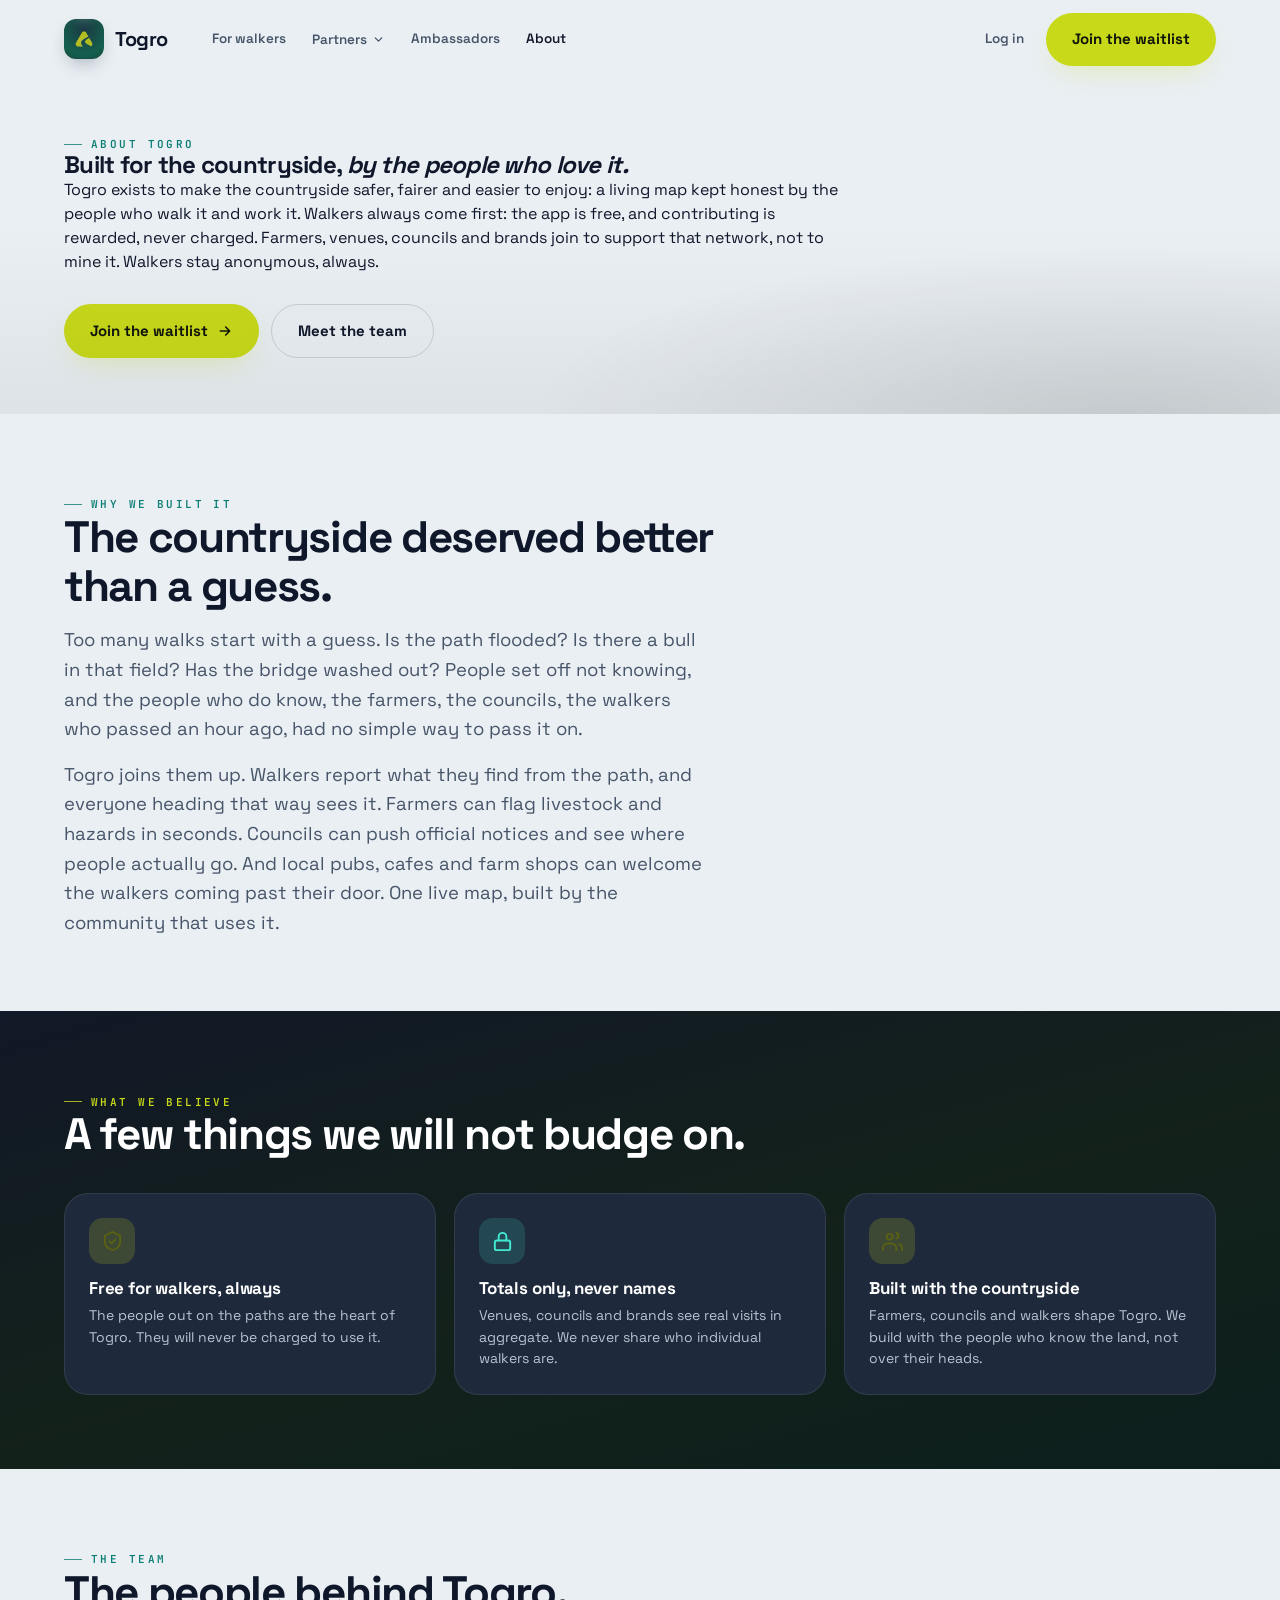
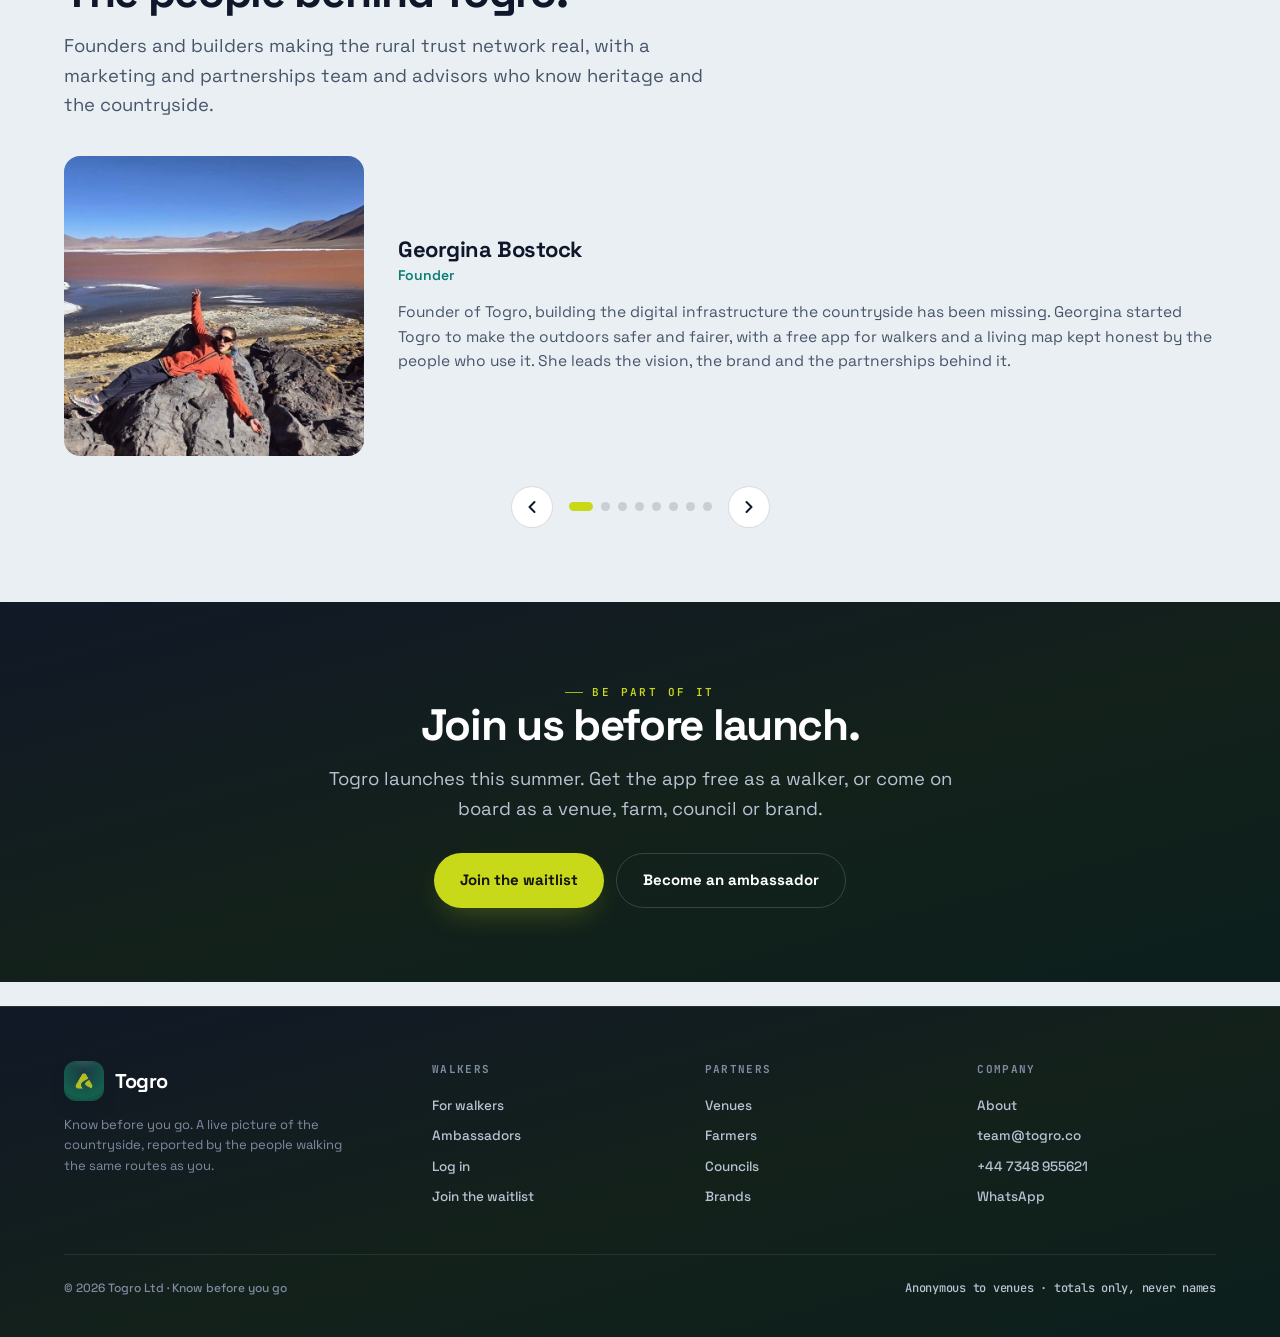
==== about.html @ 242e033e "About team as clickable slideshow; new Chandana photo; App Store + Google Play coming-soon badges in" ====
<!DOCTYPE html><html lang="en"><head><meta charset="UTF-8"><meta name="viewport" content="width=device-width, initial-scale=1"><title>About Togro - digital infrastructure for the countryside</title><meta name="description" content="Togro is a live picture of the British countryside, built by the people who walk it. Meet the team and the advisors behind it, and the mission to keep the countryside open, safe and known."><link rel="icon" type="image/png" href="images/logo-badge.png"><link rel="preconnect" href="https://fonts.googleapis.com"><link rel="preconnect" href="https://fonts.gstatic.com" crossorigin><link href="https://fonts.googleapis.com/css2?family=Space+Grotesk:wght@400;500;600;700&family=JetBrains+Mono:wght@500;600;700&display=swap" rel="stylesheet"><link rel="stylesheet" href="styles.css"></head>
<span id="top"></span><header class="nav" id="nav"><div class="nav-inner"><a href="/" class="brand"><span class="mk"><img src="images/logo-badge.png" alt="Togro"></span> Togro</a><nav class="nav-links"><a href="/">For walkers</a><div class="nav-drop"><button type="button" class="nav-droptrig">Partners <svg width="13" height="13" viewBox="0 0 24 24" fill="none" stroke="currentColor" stroke-width="2.4" stroke-linecap="round" stroke-linejoin="round"><path d="M6 9l6 6 6-6"/></svg></button><div class="nav-menu"><a href="business">Venues</a><a href="farmers">Farmers</a><a href="councils">Councils</a><a href="brands">Brands</a></div></div><a href="ambassadors">Ambassadors</a><a href="about" style="color:var(--text-1)">About</a></nav><div class="nav-actions"><a href="https://app.togro.co/login" class="nav-login">Log in</a><a href="/#cta" class="btn btn-lime btn-lg">Join the waitlist</a><button class="burger" id="burger" aria-label="Menu"><svg width="22" height="22" viewBox="0 0 24 24" fill="none" stroke="currentColor" stroke-width="2.2" stroke-linecap="round"><path d="M4 7h16M4 12h16M4 17h16"/></svg></button></div></div></header><nav class="mobile-menu glass" id="mobileMenu"><a href="/">For walkers</a><a href="business">Venues</a><a href="farmers">Farmers</a><a href="councils">Councils</a><a href="brands">Brands</a><a href="ambassadors">Ambassadors</a><a href="about" style="color:var(--text-1)">About</a><a href="https://app.togro.co/login">Log in</a><a href="/#cta" class="btn btn-lime btn-md">Join the waitlist</a></nav>

<section class="hero"><div class="wrap"><div style="max-width:780px">
<span class="eyebrow">About Togro</span>
<h1>Built for the countryside, <em>by the people who love it.</em></h1>
<p class="lede">Togro exists to make the countryside safer, fairer and easier to enjoy: a living map kept honest by the people who walk it and work it. Walkers always come first: the app is free, and contributing is rewarded, never charged. Farmers, venues, councils and brands join to support that network, not to mine it. Walkers stay anonymous, always.</p>
<div class="hero-cta"><a href="/#cta" class="btn btn-lime btn-lg">Join the waitlist <svg width="16" height="16" viewBox="0 0 24 24" fill="none" stroke="currentColor" stroke-width="2.4" stroke-linecap="round" stroke-linejoin="round"><path d="M5 12h14M13 6l6 6-6 6"/></svg></a><a href="#team" class="btn btn-ghost btn-lg">Meet the team</a></div>
</div></div></section>

<section class="biz-sec" id="story"><div class="wrap"><div style="max-width:720px"><span class="eyebrow">Why we built it</span><h2 class="biz-h">The countryside deserved better than a guess.</h2>
<p class="biz-lede">Too many walks start with a guess. Is the path flooded? Is there a bull in that field? Has the bridge washed out? People set off not knowing, and the people who do know, the farmers, the councils, the walkers who passed an hour ago, had no simple way to pass it on.</p>
<p class="biz-lede" style="margin-top:16px">Togro joins them up. Walkers report what they find from the path, and everyone heading that way sees it. Farmers can flag livestock and hazards in seconds. Councils can push official notices and see where people actually go. And local pubs, cafes and farm shops can welcome the walkers coming past their door. One live map, built by the community that uses it.</p>
</div></div></section>

<section class="biz-sec invert"><div class="wrap"><span class="eyebrow lime">What we believe</span><h2 class="biz-h">A few things we will not budge on.</h2>
<div class="grid3">
<div class="bcard"><div class="bi lime"><svg viewBox="0 0 24 24" fill="none" stroke="currentColor" stroke-width="2" stroke-linecap="round" stroke-linejoin="round"><path d="M12 2 4 6v6c0 5 3.4 7.6 8 9 4.6-1.4 8-4 8-9V6Z"/><path d="m9 12 2 2 4-4"/></svg></div><h3>Free for walkers, always</h3><p>The people out on the paths are the heart of Togro. They will never be charged to use it.</p></div>
<div class="bcard"><div class="bi teal"><svg viewBox="0 0 24 24" fill="none" stroke="currentColor" stroke-width="2" stroke-linecap="round" stroke-linejoin="round"><rect x="4" y="11" width="16" height="10" rx="2"/><path d="M8 11V7a4 4 0 0 1 8 0v4"/></svg></div><h3>Totals only, never names</h3><p>Venues, councils and brands see real visits in aggregate. We never share who individual walkers are.</p></div>
<div class="bcard"><div class="bi lime"><svg viewBox="0 0 24 24" fill="none" stroke="currentColor" stroke-width="2" stroke-linecap="round" stroke-linejoin="round"><circle cx="9" cy="7" r="3"/><path d="M2 21v-2a5 5 0 0 1 5-5h4a5 5 0 0 1 5 5v2M16 3.1a3 3 0 0 1 0 5.8M22 21v-2a5 5 0 0 0-3-4.6"/></svg></div><h3>Built with the countryside</h3><p>Farmers, councils and walkers shape Togro. We build with the people who know the land, not over their heads.</p></div>
</div></div></section>

<section class="biz-sec" id="team"><div class="wrap"><span class="eyebrow">The team</span><h2 class="biz-h">The people behind Togro.</h2><p class="biz-lede" style="max-width:640px">Founders and builders making the rural trust network real, with a marketing and partnerships team and advisors who know heritage and the countryside.</p>
<div class="team-show"><div class="ts-stage" id="tsStage"><div class="tmem on"><div class="ph"><img src="images/team-georgina.jpg" alt="Georgina Bostock" style="object-position:57% 60%"></div><div class="ts-text"><h3>Georgina Bostock</h3><span class="role">Founder</span><p>Founder of Togro, building the digital infrastructure the countryside has been missing. Georgina started Togro to make the outdoors safer and fairer, with a free app for walkers and a living map kept honest by the people who use it. She leads the vision, the brand and the partnerships behind it.</p></div></div><div class="tmem"><div class="ph"><img src="images/team-vishnu.jpg" alt="Vishnu Prashanth Sridhar" style="object-position:29% 48%"></div><div class="ts-text"><h3>Vishnu Prashanth Sridhar</h3><span class="role">CTO</span><p>Togro's CTO, leading the platform, architecture and AI behind the map. Vishnu brings deep experience across geospatial systems, data and security, turning thousands of live reports into a trustworthy, real-time picture of the countryside. He owns the technical roadmap and the engineering team building it.</p></div></div><div class="tmem"><div class="ph"><img src="images/team-ian.jpg" alt="Ian McAllister" style="object-position:42% 45%" onerror="this.parentElement.classList.add('ini');this.parentElement.textContent='IM'"></div><div class="ts-text"><h3>Ian McAllister</h3><span class="role">Partnerships &amp; Strategy</span><p>Leads partnerships and strategy at Togro, bringing venues, farmers, councils and brands onto the network. Ian has over twenty years in marketing and events across agriculture, tourism, screen and drinks, and runs his own outsourced marketing agency, so he knows how to turn relationships into partnerships that last. A keen hillwalker and marathon runner, he is built for the ground Togro is made for.</p></div></div><div class="tmem"><div class="ph ini">JW</div><div class="ts-text"><h3>Jack Walsh</h3><span class="role">Marketing &amp; Growth</span><p>An award-winning marketing leader with over a decade across the UK's biggest festivals and events, from Reading and Leeds to Hyde Park Winter Wonderland. Jack has headed marketing at Kilimanjaro Live, Broadwick Live and Festival Republic, building brands, teams and audiences at scale. At Togro he leads marketing and growth, getting the app into the hands of walkers across the country.</p></div></div><div class="tmem"><div class="ph"><img src="images/team-alec.jpg" alt="Alec Fedor" style="object-position:48% 24%"></div><div class="ts-text"><h3>Alec Fedor</h3><span class="role">Mobile Full-Stack Engineer</span><p>Builds the Togro mobile app, from the maps walkers follow to the GPS that verifies every report. Alec works across the full stack in Flutter, shaping the experience people use out on the trail. He turns the product vision into something fast, reliable and a pleasure to use in the field.</p></div></div><div class="tmem"><div class="ph"><img src="images/chandana.jpg" alt="Chandana Ramesh" style="object-position:50% 35%"></div><div class="ts-text"><h3>Chandana Ramesh</h3><span class="role">Mobile Engineer</span><p>Builds Togro across mobile and web, working in Flutter and React to bring the product to life on every screen. Chandana shapes the interfaces walkers, venues and farmers rely on, with a focus on clarity and craft. She is part of the core engineering team delivering Togro for launch.</p></div></div><div class="tmem"><div class="ph ini">SD</div><div class="ts-text"><h3>Sarfaraz Dedrani</h3><span class="role">Backend &amp; AI Engineer</span><p>Builds the backend systems and AI that keep Togro's map accurate and trustworthy. Sarfaraz works on the infrastructure, integrations and engineering delivery behind the scenes, from verifying reports to scaling the platform. He makes sure the live picture of the countryside holds up as the community grows.</p></div></div><div class="tmem"><div class="ph ini">CP</div><div class="ts-text"><h3>Colin Pyrah OBE</h3><span class="role">Heritage &amp; Rural Tourism Advisor</span><p>Awarded an OBE in 2012 for services to the UK museum and heritage industry. Over a 40+ year career, Colin helped shape some of the UK’s most influential heritage attractions, including serving as Project Director of the Jorvik Viking Centre, with experience spanning projects across the UK and worldwide. He advises Togro on heritage and rural tourism.</p></div></div></div><div class="ts-nav"><button class="ts-arrow" id="tsPrev" aria-label="Previous member"><svg viewBox="0 0 24 24" fill="none" stroke="currentColor" stroke-width="2.4" stroke-linecap="round" stroke-linejoin="round"><path d="M15 6l-6 6 6 6"/></svg></button><div class="ts-dots" id="tsDots"><button class="ts-dot on" data-i="0" aria-label="Georgina Bostock"></button><button class="ts-dot" data-i="1" aria-label="Vishnu Prashanth Sridhar"></button><button class="ts-dot" data-i="2" aria-label="Ian McAllister"></button><button class="ts-dot" data-i="3" aria-label="Jack Walsh"></button><button class="ts-dot" data-i="4" aria-label="Alec Fedor"></button><button class="ts-dot" data-i="5" aria-label="Chandana Ramesh"></button><button class="ts-dot" data-i="6" aria-label="Sarfaraz Dedrani"></button><button class="ts-dot" data-i="7" aria-label="Colin Pyrah OBE"></button></div><button class="ts-arrow" id="tsNext" aria-label="Next member"><svg viewBox="0 0 24 24" fill="none" stroke="currentColor" stroke-width="2.4" stroke-linecap="round" stroke-linejoin="round"><path d="M9 6l6 6-6 6"/></svg></button></div></div></div></section>

<section class="biz-sec invert" id="cta"><div class="wrap" style="text-align:center"><span class="eyebrow lime">Be part of it</span><h2 class="biz-h">Join us before launch.</h2><p class="biz-lede" style="margin:0 auto 26px">Togro launches this summer. Get the app free as a walker, or come on board as a venue, farm, council or brand.</p><div class="hero-cta" style="justify-content:center"><a href="/#cta" class="btn btn-lime btn-lg">Join the waitlist</a><a href="ambassadors" class="btn btn-ghost btn-lg">Become an ambassador</a></div></div></section>

<footer class="invert"><div class="wrap"><div class="foot-grid"><div class="foot-brand"><div class="brand"><span class="mk"><img src="images/logo-badge.png" alt="Togro logo"></span>Togro</div><p>Know before you go. A live picture of the countryside, reported by the people walking the same routes as you.</p></div><div class="foot-col"><h5>Walkers</h5><a href="/">For walkers</a><a href="ambassadors">Ambassadors</a><a href="https://app.togro.co/login">Log in</a><a href="/#cta" class="wl-cta">Join the waitlist</a></div><div class="foot-col"><h5>Partners</h5><a href="business">Venues</a><a href="farmers">Farmers</a><a href="councils">Councils</a><a href="brands">Brands</a></div><div class="foot-col"><h5>Company</h5><a href="about">About</a><a href="mailto:team@togro.co">team@togro.co</a><a href="tel:+447348955621">+44 7348 955621</a><a href="https://wa.me/447348955621">WhatsApp</a></div></div><div class="foot-bottom"><span>&copy; 2026 Togro Ltd &middot; Know before you go</span><span class="mono">Anonymous to venues &middot; totals only, never names</span></div></div></footer>
<script>document.getElementById("burger").onclick=function(){document.getElementById("mobileMenu").classList.toggle("open");};document.querySelectorAll('a[href^="#"]').forEach(function(a){a.onclick=function(e){var id=a.getAttribute("href");if(id.length>1){var el=document.querySelector(id);if(el){e.preventDefault();el.scrollIntoView({behavior:"smooth"});document.getElementById("mobileMenu").classList.remove("open");}}};});</script><script>document.querySelectorAll(".nav-droptrig").forEach(function(b){b.addEventListener("click",function(e){e.stopPropagation();b.closest(".nav-drop").classList.toggle("open");});});document.addEventListener("click",function(){document.querySelectorAll(".nav-drop.open").forEach(function(d){d.classList.remove("open");});});</script><script>(function(){var st=document.getElementById("tsStage");if(!st)return;var sl=st.querySelectorAll(".tmem"),dt=document.querySelectorAll("#tsDots .ts-dot"),n=sl.length,i=0;function show(k){i=(k+n)%n;sl.forEach(function(s,j){s.classList.toggle("on",j===i);});dt.forEach(function(d,j){d.classList.toggle("on",j===i);});}dt.forEach(function(d){d.addEventListener("click",function(){show(+d.getAttribute("data-i"));});});var nx=document.getElementById("tsNext"),pv=document.getElementById("tsPrev");nx&&nx.addEventListener("click",function(){show(i+1);});pv&&pv.addEventListener("click",function(){show(i-1);});show(0);})();</script></body></html>
---- styles.css ----
/* ══════════════════════════════════════════════════════════════
   TOGRO, DESIGN SYSTEM V2 (locked palette, these colours ONLY)
   Lime #C8D91A = action · Teal #42E8D0 = navigation/intelligence
   Navy #111827 canvas family · Light #F8FAFC family
   Light is the default canvas; dark navy bands stand out.
   ══════════════════════════════════════════════════════════════ */
:root{
  /* brand, constant in both modes */
  --lime:#C8D91A; --lime-hi:#D8EA32; --lime-lo:#B7C817; --lime-glow:rgba(200,217,26,.30);
  --teal:#42E8D0; --teal-hi:#5EF0DB; --teal-lo:#32D3BD; --teal-glow:rgba(66,232,208,.22);
  --crit:#FF5A6E; --warn:#F5B942; --succ:#4ADE80; --loc:#4DA8FF;
  --ink-on-lime:#10140A; --ink-on-teal:#06201C;
  --r-sm:10px; --r-md:14px; --r-lg:18px; --r-xl:24px; --r-2xl:30px; --r-3xl:40px; --r-pill:999px;
  --ease:cubic-bezier(.32,.72,.24,1); --maxw:1200px;
  /* navy family */
  --navy:#111827; --navy-2:#182235; --navy-3:#1E293B; --navy-4:#253247;
}
/* LIGHT surfaces (default) */
:root,[data-mode="light"]{
  --canvas:#F4F7FA; --canvas-2:#FFFFFF; --card:#FFFFFF; --elev:#F1F5F9;
  --text-1:#0F172A; --text-2:#475569; --text-3:#64748B; --text-4:#94A3B8;
  --trust:#0F172A; --info:#0E9B94; --teal-ink:#0B7E74;
  --line:rgba(15,23,42,.09); --line-2:rgba(15,23,42,.15);
  --glass:rgba(255,255,255,.58); --glass-2:rgba(255,255,255,.78);
  --glass-rim:inset 0 1px 0 rgba(255,255,255,.9);
  --topo:rgba(15,23,42,.05); --grid:rgba(15,23,42,.03);
  --shadow:0 30px 70px -34px rgba(15,23,42,.32);
  --shadow-card:0 18px 44px -26px rgba(15,23,42,.24);
  --body-bg:#EAEFF4;
}
/* .invert = dark contrast band that stands out on the light page */
.invert{
  --canvas:#111827; --canvas-2:#182235; --card:#1E293B; --elev:#253247;
  --text-1:#FFFFFF; --text-2:#B9C3D4; --text-3:#7F8BA1; --text-4:#5A6475;
  --trust:#FFFFFF; --info:#42E8D0; --teal-ink:#42E8D0;
  --line:rgba(255,255,255,.09); --line-2:rgba(255,255,255,.16);
  --glass:rgba(30,41,59,.46); --glass-2:rgba(30,41,59,.72);
  --glass-rim:inset 0 1px 0 rgba(255,255,255,.08);
  --topo:rgba(66,232,208,.06); --grid:rgba(255,255,255,.03);
  --shadow-card:0 18px 44px -22px rgba(0,0,0,.6);
  background:linear-gradient(165deg,#111827 0%,#13211A 54%,#0C1F1D 100%);color:var(--text-1);
}

*{margin:0;padding:0;box-sizing:border-box}
html{scroll-behavior:smooth;-webkit-font-smoothing:antialiased;text-rendering:optimizeLegibility}
body{font-family:'Space Grotesk',-apple-system,BlinkMacSystemFont,sans-serif;background:var(--body-bg);
  color:var(--text-1);line-height:1.5;overflow-x:hidden;transition:background .4s var(--ease),color .4s var(--ease)}
@media(prefers-reduced-motion:reduce){*{animation:none!important;transition:none!important;scroll-behavior:auto}}
.mono{font-family:'JetBrains Mono',monospace;font-feature-settings:"tnum";letter-spacing:-.02em}
a{color:inherit;text-decoration:none}
svg{display:block}
.wrap{max-width:var(--maxw);margin:0 auto;padding:0 24px}
section{position:relative}
h1,h2,h3{letter-spacing:-.03em;font-weight:700;line-height:1.04}

/* atoms */
.eyebrow{font-family:'JetBrains Mono',monospace;font-size:11px;font-weight:600;letter-spacing:.22em;
  text-transform:uppercase;color:var(--teal-ink);display:inline-flex;align-items:center;gap:9px}
.eyebrow::before{content:"";width:18px;height:1px;background:var(--teal-ink);opacity:.8}
.eyebrow.lime{color:var(--lime-lo)}.eyebrow.lime::before{background:var(--lime)}
.invert .eyebrow.lime{color:var(--lime)}
.section-title{font-size:clamp(30px,4.6vw,50px);margin:18px 0 14px;letter-spacing:-.04em}
.section-sub{font-size:clamp(15px,1.7vw,18px);color:var(--text-2);max-width:580px;line-height:1.55;font-weight:500}
.section-title em{font-style:normal;color:var(--lime-lo)}.invert .section-title em{color:var(--lime)}

.glass{background:var(--glass);border:1px solid var(--line-2);border-radius:var(--r-xl);
  box-shadow:var(--glass-rim),var(--shadow-card);
  -webkit-backdrop-filter:blur(26px) saturate(1.5);backdrop-filter:blur(26px) saturate(1.5)}
.solid{background:var(--card);border:1px solid var(--line);border-radius:var(--r-xl);box-shadow:var(--shadow-card)}

.btn{display:inline-flex;align-items:center;justify-content:center;gap:9px;cursor:pointer;border:none;
  font-family:inherit;font-weight:700;border-radius:var(--r-pill);white-space:nowrap;
  transition:transform .16s var(--ease),box-shadow .2s,background .2s}
.btn:active{transform:scale(.96)}
.btn-lg{padding:15px 26px;font-size:15px}.btn-md{padding:12px 20px;font-size:14px}
.btn-lime{background:var(--lime);color:var(--ink-on-lime);box-shadow:0 12px 30px -10px var(--lime-glow)}
.btn-lime:hover{background:var(--lime-hi);box-shadow:0 16px 38px -10px rgba(200,217,26,.5);transform:translateY(-1px)}
.btn-teal{background:var(--teal);color:var(--ink-on-teal);box-shadow:0 12px 30px -10px var(--teal-glow)}
.btn-teal:hover{background:var(--teal-hi);transform:translateY(-1px)}
.btn-ghost{background:transparent;color:var(--text-1);border:1px solid var(--line-2)}
.btn-ghost:hover{border-color:var(--text-3);background:var(--glass)}

.tag{display:inline-flex;align-items:center;gap:6px;font-family:'JetBrains Mono',monospace;font-size:10.5px;
  font-weight:700;letter-spacing:.06em;text-transform:uppercase;padding:5px 10px;border-radius:var(--r-pill);line-height:1}
.tag.lime{color:var(--lime-lo);background:color-mix(in srgb,var(--lime) 18%,transparent)}
.invert .tag.lime{color:var(--lime)}
.tag.teal{color:var(--teal-ink);background:color-mix(in srgb,var(--teal) 16%,transparent)}
.invert .tag.teal{color:var(--teal)}
.tag.crit{color:var(--crit);background:color-mix(in srgb,var(--crit) 16%,transparent)}
.tag.warn{color:#b07d10;background:color-mix(in srgb,var(--warn) 20%,transparent)}
.invert .tag.warn{color:var(--warn)}
.tag.succ{color:#2c9b5a;background:color-mix(in srgb,var(--succ) 18%,transparent)}
.invert .tag.succ{color:var(--succ)}

.topo{position:absolute;inset:0;z-index:0;pointer-events:none;color:var(--topo);overflow:hidden}
.reveal{opacity:0;transform:translateY(24px);transition:opacity .7s var(--ease),transform .7s var(--ease)}
.reveal.in{opacity:1;transform:none}

/* ════════════════ NAV ════════════════ */
header.nav{position:fixed;top:0;left:0;right:0;z-index:200;transition:background .3s,border-color .3s,backdrop-filter .3s}
.nav-inner{max-width:var(--maxw);margin:0 auto;padding:13px 24px;display:flex;align-items:center;gap:18px}
.nav.scrolled{background:var(--glass-2);border-bottom:1px solid var(--line);
  -webkit-backdrop-filter:blur(22px) saturate(1.4);backdrop-filter:blur(22px) saturate(1.4)}
.brand{display:flex;align-items:center;gap:11px;font-size:20px;font-weight:700;letter-spacing:-.02em}
.brand .mk{width:40px;height:40px;border-radius:12px;overflow:hidden;display:block;
  box-shadow:0 8px 20px -8px rgba(15,23,42,.45)}
.brand .mk img{width:100%;height:100%;object-fit:cover;display:block}
.nav-links{display:flex;align-items:center;gap:2px;margin-left:14px}
.nav-links a{font-size:13.5px;font-weight:600;color:var(--text-2);padding:9px 12px;border-radius:var(--r-pill);transition:color .2s,background .2s}
.nav-links a:hover{color:var(--text-1);background:var(--glass)}
.nav-drop{position:relative;display:inline-flex}
.nav-droptrig{display:inline-flex;align-items:center;gap:5px;font-family:inherit;font-size:13.5px;font-weight:600;color:var(--text-2);background:none;border:none;cursor:pointer;padding:9px 12px;border-radius:var(--r-pill);transition:color .2s,background .2s}
.nav-droptrig svg{transition:transform .2s}
.nav-droptrig.active{color:var(--text-1)}
.nav-drop:hover .nav-droptrig{color:var(--text-1);background:var(--glass)}
.nav-drop:hover .nav-droptrig svg{transform:rotate(180deg)}
.nav-menu{position:absolute;top:calc(100% + 6px);left:0;min-width:172px;display:flex;flex-direction:column;gap:2px;padding:8px;
  background:var(--canvas);border:1px solid var(--line-2);border-radius:14px;box-shadow:0 18px 44px -18px rgba(15,23,42,.32);
  opacity:0;visibility:hidden;transform:translateY(-6px);transition:opacity .18s,transform .18s,visibility .18s;z-index:60}
.nav-drop:hover .nav-menu,.nav-drop:focus-within .nav-menu,.nav-drop.open .nav-menu{opacity:1;visibility:visible;transform:translateY(0)}
.nav-drop.open .nav-droptrig{color:var(--text-1);background:var(--glass)}
.nav-drop.open .nav-droptrig svg{transform:rotate(180deg)}
.nav-menu a{font-size:13.5px;font-weight:600;color:var(--text-2);padding:9px 12px;border-radius:10px;transition:color .2s,background .2s}
.nav-menu a:hover{color:var(--text-1);background:var(--glass)}
.nav-menu a.active{color:var(--text-1)}
.nav-login{font-size:13.5px;font-weight:600;color:var(--text-2);padding:9px 12px;border-radius:var(--r-pill);transition:color .2s,background .2s}
.nav-login:hover{color:var(--text-1);background:var(--glass)}
.nav-actions{margin-left:auto;display:flex;align-items:center;gap:10px}
.burger{display:none;width:42px;height:42px;border-radius:12px;border:1px solid var(--line-2);background:var(--glass);
  cursor:pointer;align-items:center;justify-content:center;color:var(--text-1)}
.mobile-menu{display:none;position:fixed;inset:64px 12px auto 12px;z-index:199;flex-direction:column;gap:4px;padding:14px;border-radius:var(--r-xl)}
.mobile-menu a{padding:13px 14px;border-radius:var(--r-md);font-size:15px;font-weight:600}
.mobile-menu a:hover{background:var(--glass)}.mobile-menu.open{display:flex}

/* ════════════════ LIVE TICKER (ravey energy) ════════════════ */
.ticker{position:relative;z-index:3;overflow:hidden;border-top:1px solid var(--line);border-bottom:1px solid var(--line);
  background:var(--glass);-webkit-backdrop-filter:blur(10px);backdrop-filter:blur(10px)}
.ticker-track{display:flex;gap:0;white-space:nowrap;width:max-content;animation:scroll 38s linear infinite}
.ticker:hover .ticker-track{animation-play-state:paused}
@keyframes scroll{to{transform:translateX(-50%)}}
.tick{display:inline-flex;align-items:center;gap:9px;padding:12px 26px;font-size:12.5px;font-weight:600;color:var(--text-2)}
.tick .dot{width:7px;height:7px;border-radius:50%;flex:none}
.tick b{color:var(--text-1);font-weight:700}
.tick .mono{color:var(--text-3);font-size:11px}
.tick.crit .dot{background:var(--crit);box-shadow:0 0 8px var(--crit)}
.tick.warn .dot{background:var(--warn);box-shadow:0 0 8px var(--warn)}
.tick.info .dot{background:var(--teal);box-shadow:0 0 8px var(--teal)}
.tick.succ .dot{background:var(--succ);box-shadow:0 0 8px var(--succ)}
.tick .sep{color:var(--line-2)}

/* ════════════════ HERO ════════════════ */
.hero{padding:128px 0 56px;position:relative;overflow:hidden}
.hero::before{content:"";position:absolute;inset:0;z-index:0;pointer-events:none;
  background:radial-gradient(80% 70% at 88% 100%,rgba(13,28,24,.12),transparent 58%),
             linear-gradient(180deg,transparent 55%,rgba(15,28,24,.06) 100%)}
.hero .mesh{position:absolute;inset:0;z-index:0;pointer-events:none;overflow:hidden;transition:transform .3s ease-out;will-change:transform}
.hero .cursor-glow{position:absolute;z-index:1;width:440px;height:440px;left:0;top:0;border-radius:50%;pointer-events:none;
  background:radial-gradient(circle,rgba(200,217,26,.20),rgba(66,232,208,.12) 48%,transparent 70%);
  filter:blur(22px);transform:translate3d(-50%,-50%,0);opacity:0;transition:opacity .5s var(--ease);will-change:left,top}
.hero:hover .cursor-glow{opacity:1}
.hero-device{transition:transform .3s ease-out;will-change:transform}
.hero .mesh i{position:absolute;border-radius:50%;filter:blur(80px)}
.hero .mesh .a{width:560px;height:420px;top:-120px;right:8%;background:radial-gradient(circle,var(--lime),transparent 70%);opacity:.35;animation:float1 14s ease-in-out infinite}
.hero .mesh .b{width:520px;height:400px;top:120px;right:-120px;background:radial-gradient(circle,var(--teal),transparent 70%);opacity:.32;animation:float2 17s ease-in-out infinite}
.hero .mesh .c{width:420px;height:340px;bottom:-140px;left:-100px;background:radial-gradient(circle,var(--teal),transparent 70%);opacity:.18}
@keyframes float1{0%,100%{transform:translate(0,0)}50%{transform:translate(-30px,26px)}}
@keyframes float2{0%,100%{transform:translate(0,0)}50%{transform:translate(24px,-22px)}}
.hero-grid{position:relative;z-index:2;display:grid;grid-template-columns:1.04fr .96fr;gap:46px;align-items:center}
.hero-copy h1{font-size:clamp(42px,6.6vw,76px);letter-spacing:-.045em}
.hero-copy h1 em{font-style:normal;color:var(--lime-lo);position:relative}
.hero-copy h1 em::after{content:"";position:absolute;left:0;right:0;bottom:.08em;height:.16em;background:var(--lime);opacity:.5;border-radius:3px;z-index:-1}
.hero-copy .lede{margin-top:22px;font-size:clamp(16px,1.95vw,20px);color:var(--text-2);max-width:520px;line-height:1.55;font-weight:500}
.hero-copy .lede b{color:var(--text-1);font-weight:600}
.hero-cta{margin-top:30px;display:flex;gap:12px;flex-wrap:wrap}
.hero-aud{margin-top:26px;display:flex;align-items:center;gap:9px;flex-wrap:wrap}
.hero-aud .lbl{font-family:'JetBrains Mono',monospace;font-size:11px;font-weight:700;letter-spacing:.14em;text-transform:uppercase;color:var(--text-3)}
.aud-chip{font-family:inherit;font-size:13px;font-weight:600;color:var(--text-1);cursor:pointer;
  padding:8px 14px;border-radius:var(--r-pill);border:1px solid var(--line-2);background:var(--glass);
  -webkit-backdrop-filter:blur(8px);backdrop-filter:blur(8px);transition:all .2s var(--ease)}
.aud-chip:hover{border-color:var(--text-3);transform:translateY(-1px)}
.aud-chip.on{background:var(--lime);color:var(--ink-on-lime);border-color:transparent;box-shadow:0 8px 20px -8px var(--lime-glow)}
.pcat-lbl{font-family:'JetBrains Mono',monospace;font-size:11px;font-weight:700;letter-spacing:.14em;text-transform:uppercase;
  color:var(--text-3);margin:30px 0 12px;display:block}
.hero-meta{margin-top:36px;display:flex;gap:32px;flex-wrap:wrap}
.hero-meta .m b{font-size:28px;font-weight:700;letter-spacing:-.03em;display:block;line-height:1}
.hero-meta .m .lime{color:var(--lime-lo)}.hero-meta .m .teal{color:var(--teal-ink)}
.hero-meta .m span{font-size:11px;color:var(--text-3);font-weight:600;letter-spacing:.04em;margin-top:7px;display:block;text-transform:uppercase;font-family:'JetBrains Mono',monospace}

/* hero device, glass over countryside photo */
.hero-device{position:relative}
.device{position:relative;border-radius:var(--r-3xl);overflow:hidden;box-shadow:var(--shadow);
  border:1px solid rgba(255,255,255,.18);aspect-ratio:5/6;background:#1c2a22}
.device .photo{position:absolute;inset:0;width:100%;height:100%;object-fit:cover}
.device .scrim{position:absolute;inset:0;background:linear-gradient(180deg,rgba(8,16,12,.15) 0%,rgba(8,16,12,.05) 38%,rgba(8,16,12,.72) 100%)}
.device .scrim2{position:absolute;inset:0;background:radial-gradient(120% 80% at 80% 10%,rgba(66,232,208,.18),transparent 55%)}
.float-badge{position:absolute;z-index:6;padding:9px 13px;border-radius:var(--r-pill);font-size:12px;font-weight:700;
  display:inline-flex;align-items:center;gap:7px;color:#fff;
  background:rgba(17,24,39,.5);border:1px solid rgba(255,255,255,.2);
  -webkit-backdrop-filter:blur(14px);backdrop-filter:blur(14px)}
.float-badge.b1{top:18px;left:18px}
.float-badge .dot{width:8px;height:8px;border-radius:50%;background:var(--succ);box-shadow:0 0 9px var(--succ)}
.float-badge.b2{top:18px;right:18px;color:var(--teal)}
.live-card{position:absolute;left:16px;right:16px;bottom:16px;z-index:5;padding:18px;border-radius:var(--r-xl);
  background:rgba(17,24,39,.42);border:1px solid rgba(255,255,255,.18);color:#fff;
  -webkit-backdrop-filter:blur(24px) saturate(1.4);backdrop-filter:blur(24px) saturate(1.4);
  box-shadow:inset 0 1px 0 rgba(255,255,255,.14),0 18px 40px -20px rgba(0,0,0,.6)}
.live-card .lc-head{display:flex;align-items:baseline;justify-content:space-between;margin-bottom:3px}
.live-card .lc-head .big{font-size:23px;font-weight:700;letter-spacing:-.03em}
.live-card .lc-head .big em{font-style:normal;color:var(--lime)}
.live-dot{display:inline-flex;align-items:center;gap:6px;font-family:'JetBrains Mono',monospace;font-size:10px;font-weight:700;letter-spacing:.1em;color:var(--teal)}
.live-dot::before{content:"";width:7px;height:7px;border-radius:50%;background:var(--teal);box-shadow:0 0 9px var(--teal);animation:blip 1.7s infinite}
@keyframes blip{0%,100%{opacity:1}50%{opacity:.3}}
.live-card .lc-cap{font-size:11.5px;color:rgba(255,255,255,.7);font-weight:500;margin-bottom:13px}
.vrep{display:flex;gap:13px;padding:11px 0;border-top:1px solid rgba(255,255,255,.12)}
.vrep:first-of-type{border-top:none;padding-top:2px}
.vic{width:44px;height:44px;border-radius:13px;display:grid;place-items:center;flex:none;border:1px solid rgba(255,255,255,.14)}
.vic.warn{background:color-mix(in srgb,var(--warn) 22%,transparent);color:var(--warn)}
.vic.info{background:color-mix(in srgb,var(--teal) 20%,transparent);color:var(--teal)}
.vbody{flex:1;min-width:0}
.vtop{display:flex;align-items:baseline;justify-content:space-between;gap:10px}
.vtype{font-size:15px;font-weight:700;letter-spacing:-.02em}
.vdist{font-size:13px;font-weight:700;flex:none}.vdist small{font-size:9.5px;color:rgba(255,255,255,.55);font-weight:600}
.vverify{display:flex;align-items:center;gap:6px;font-size:11px;font-weight:600;color:var(--teal);margin-top:5px}

/* ════════════════ POSITIONING ════════════════ */
.position{padding:18px 0 6px}
.pos-card{padding:24px 30px;display:flex;gap:26px;align-items:center;flex-wrap:wrap;justify-content:space-between}
.pos-line{font-size:clamp(17px,2.1vw,22px);font-weight:600;letter-spacing:-.02em;max-width:700px;line-height:1.4}
.pos-line em{font-style:normal;color:var(--teal-ink)}.pos-line b{color:var(--lime-lo);font-weight:700}
.pos-refs{font-family:'JetBrains Mono',monospace;font-size:11px;font-weight:600;color:var(--text-3);letter-spacing:.04em}
.pos-refs span{color:var(--text-2)}

/* ════════════════ 4-COMMUNITY SWITCHER (the star) ════════════════ */
.communities{padding:74px 0}
.comm-head{display:flex;align-items:flex-end;justify-content:space-between;gap:24px;flex-wrap:wrap;margin-bottom:28px}
.comm-tabs{display:flex;gap:8px;flex-wrap:wrap}
.ctab{display:inline-flex;align-items:center;gap:10px;padding:11px 18px 11px 12px;border-radius:var(--r-pill);cursor:pointer;
  border:1px solid var(--line-2);background:var(--glass);color:var(--text-2);font-family:inherit;font-size:14px;font-weight:600;
  transition:all .22s var(--ease)}
.ctab .ci{width:26px;height:26px;border-radius:8px;display:grid;place-items:center;background:color-mix(in srgb,var(--teal) 16%,transparent);color:var(--teal-ink);transition:all .22s}
.ctab:hover{color:var(--text-1);transform:translateY(-1px)}
.ctab.on{color:var(--ink-on-lime);background:var(--lime);border-color:transparent;box-shadow:0 10px 26px -10px var(--lime-glow)}
.ctab.on .ci{background:rgba(16,20,10,.16);color:var(--ink-on-lime)}
.comm-stage{position:relative;border-radius:var(--r-3xl);overflow:hidden;min-height:560px;
  box-shadow:var(--shadow);border:1px solid rgba(255,255,255,.14)}
.comm-slide{position:absolute;inset:0;opacity:0;transition:opacity .7s var(--ease);pointer-events:none}
.comm-slide.on{opacity:1;pointer-events:auto}
.comm-slide .bg{position:absolute;inset:0;width:100%;height:100%;object-fit:cover;transform:scale(1.08);transition:transform 8s ease-out}
.comm-slide.on .bg{transform:scale(1)}
/* staggered content reveal for a smoother toggle */
.comm-text>*{opacity:0;transform:translateY(16px);transition:opacity .55s var(--ease),transform .55s var(--ease)}
.comm-mock{opacity:0;transform:translateY(22px) scale(.98);transition:opacity .6s var(--ease),transform .6s var(--ease)}
.comm-slide.on .comm-text>*{opacity:1;transform:none}
.comm-slide.on .comm-mock{opacity:1;transform:none;transition-delay:.18s}
.comm-slide.on .comm-text>*:nth-child(1){transition-delay:.06s}
.comm-slide.on .comm-text>*:nth-child(2){transition-delay:.12s}
.comm-slide.on .comm-text>*:nth-child(3){transition-delay:.18s}
.comm-slide.on .comm-text>*:nth-child(4){transition-delay:.24s}
.comm-slide.on .comm-text>*:nth-child(5){transition-delay:.3s}
.comm-slide .scrim{position:absolute;inset:0;background:linear-gradient(105deg,rgba(8,14,11,.9) 0%,rgba(8,14,11,.62) 38%,rgba(8,14,11,.18) 72%,transparent 100%)}
.comm-inner{position:relative;z-index:2;height:100%;display:grid;grid-template-columns:1.05fr .95fr;gap:30px;
  align-items:center;padding:clamp(28px,4vw,52px)}
.comm-text{color:#fff;max-width:460px}
.comm-text .ce{font-family:'JetBrains Mono',monospace;font-size:11px;font-weight:600;letter-spacing:.2em;text-transform:uppercase;color:var(--lime);display:flex;align-items:center;gap:9px}
.comm-text .ce::before{content:"";width:18px;height:1px;background:var(--lime)}
.comm-text h3{font-size:clamp(26px,3.4vw,40px);margin:14px 0 12px;letter-spacing:-.03em}
.comm-text h3 em{font-style:normal;color:var(--teal)}
.comm-text p{font-size:16px;color:rgba(255,255,255,.82);line-height:1.55;font-weight:500}
.comm-feat{list-style:none;margin-top:22px;display:flex;flex-direction:column;gap:11px}
.comm-feat li{display:flex;gap:11px;align-items:center;font-size:14.5px;font-weight:500;color:#fff}
.comm-feat .pi{width:30px;height:30px;border-radius:9px;flex:none;display:grid;place-items:center;
  background:rgba(66,232,208,.18);color:var(--teal);border:1px solid rgba(66,232,208,.3)}
.comm-cta{margin-top:26px;display:flex;gap:12px;flex-wrap:wrap}
/* floating glass mock on each slide */
.comm-mock{justify-self:end;width:100%;max-width:330px;padding:20px;border-radius:var(--r-xl);
  background:rgba(17,24,39,.4);border:1px solid rgba(255,255,255,.18);color:#fff;
  -webkit-backdrop-filter:blur(26px) saturate(1.5);backdrop-filter:blur(26px) saturate(1.5);
  box-shadow:inset 0 1px 0 rgba(255,255,255,.14),0 24px 50px -22px rgba(0,0,0,.6)}
.comm-mock .mh{display:flex;align-items:center;gap:12px;margin-bottom:16px}
.comm-mock .mh .mic{width:42px;height:42px;border-radius:12px;flex:none;display:grid;place-items:center;color:var(--ink-on-lime);background:linear-gradient(135deg,var(--lime),var(--lime-lo))}
.comm-mock .mh b{font-size:14.5px;font-weight:700;display:block}
.comm-mock .mh span{font-size:11.5px;color:rgba(255,255,255,.6)}
.mrow{display:flex;align-items:center;gap:12px;padding:12px 0;border-top:1px solid rgba(255,255,255,.12)}
.mrow:first-of-type{border-top:none}
.mrow .mi{width:36px;height:36px;border-radius:10px;flex:none;display:grid;place-items:center;border:1px solid rgba(255,255,255,.14);color:var(--teal)}
.mrow .mb b{font-size:13.5px;font-weight:650;display:block;letter-spacing:-.01em}
.mrow .mb span{font-size:11px;color:rgba(255,255,255,.6)}
.mrow .mv{margin-left:auto;font-family:'JetBrains Mono',monospace;font-size:13px;font-weight:700}
.mrow .mv.lime{color:var(--lime)}.mrow .mv.teal{color:var(--teal)}.mrow .mv.succ{color:var(--succ)}.mrow .mv.warn{color:var(--warn)}

/* ════════════════ HOW IT WORKS (dark band) ════════════════ */
.how{padding:84px 0}
.steps{margin-top:44px;display:grid;grid-template-columns:repeat(4,1fr);gap:16px}
.step{padding:24px;position:relative;overflow:hidden}
.step .sn{font-family:'JetBrains Mono',monospace;font-size:12px;font-weight:700;color:var(--teal);letter-spacing:.1em}
.step .sic{width:50px;height:50px;border-radius:15px;display:grid;place-items:center;margin:16px 0;
  background:color-mix(in srgb,var(--teal) 14%,transparent);color:var(--teal);border:1px solid color-mix(in srgb,var(--teal) 24%,transparent)}
.step.act .sic{background:color-mix(in srgb,var(--lime) 16%,transparent);color:var(--lime);border-color:color-mix(in srgb,var(--lime) 30%,transparent)}
.step h3{font-size:18px;margin-bottom:7px}
.step p{font-size:13.5px;color:var(--text-2);line-height:1.55;font-weight:500}
.step .sconn{position:absolute;top:40px;right:-9px;color:var(--text-4);z-index:3}

/* ════════════════ DIFFERENTIATOR (dark band) ════════════════ */
.diff{padding:84px 0}
.diff-grid{display:grid;grid-template-columns:1fr 1fr;gap:48px;align-items:center}
.hcard{padding:0;position:relative;overflow:hidden;border-radius:var(--r-xl)}
.hcard .hphoto{position:relative;height:172px;overflow:hidden}
.hcard .hphoto img{width:100%;height:100%;object-fit:cover}
.hcard .hphoto .hsc{position:absolute;inset:0;background:linear-gradient(180deg,transparent 30%,var(--card) 100%)}
.hcard .hphoto .htag{position:absolute;top:14px;left:14px;z-index:2}
.hcard .hbody{padding:22px;position:relative;margin-top:-30px;z-index:2}
.hcard h3{font-size:21px}
.hcard .hmeta{font-size:12px;color:var(--text-2);margin-top:6px;display:flex;align-items:center;gap:8px;font-weight:500;flex-wrap:wrap}
.confwrap{margin-top:20px}
.confrow{display:flex;align-items:center;justify-content:space-between;font-size:12px;font-weight:600;color:var(--text-2);margin-bottom:8px}
.confrow .pct{color:var(--lime);font-weight:700;font-family:'JetBrains Mono',monospace}
.confbar{height:8px;border-radius:5px;background:var(--line-2);overflow:hidden}
.confbar i{display:block;height:100%;border-radius:5px;background:linear-gradient(90deg,var(--lime-lo),var(--lime));box-shadow:0 0 12px var(--lime-glow);width:0;transition:width 1.1s var(--ease)}
.verify-row{display:flex;align-items:center;gap:8px;margin-top:16px;padding-top:16px;border-top:1px solid var(--line);font-size:12.5px;font-weight:600;color:var(--teal)}
.diff-list{list-style:none;margin-top:26px;display:flex;flex-direction:column;gap:14px}
.diff-list li{display:flex;gap:13px;align-items:flex-start;font-size:15px;color:var(--text-2);font-weight:500}
.diff-list li b{color:var(--text-1);font-weight:600}
.diff-list .ck{width:24px;height:24px;border-radius:8px;flex:none;display:grid;place-items:center;margin-top:1px;
  background:color-mix(in srgb,var(--lime) 18%,transparent);color:var(--lime)}

/* ════════════════ REWARDS + TRUST ════════════════ */
.rewards{padding:84px 0}
.rw-grid{display:grid;grid-template-columns:1fr 1fr;gap:24px;margin-top:42px}
.panel{padding:28px}
.panel-h h3{font-size:21px}
.panel .ph-sub{font-size:13.5px;color:var(--text-2);font-weight:500;margin:6px 0 20px;line-height:1.5}
.earn{display:flex;flex-direction:column;gap:2px}
.erow{display:flex;align-items:center;gap:14px;padding:13px 12px;border-radius:var(--r-md);transition:background .2s}
.erow:hover{background:var(--glass)}
.erow .eic{width:40px;height:40px;border-radius:12px;flex:none;display:grid;place-items:center;
  background:color-mix(in srgb,var(--teal) 12%,transparent);color:var(--teal-ink);border:1px solid var(--line)}
.invert .erow .eic{color:var(--teal)}
.erow .eb b{font-size:14px;font-weight:650;display:block;letter-spacing:-.01em}
.erow .eb span{font-size:11.5px;color:var(--text-3)}
.erow .ev{margin-left:auto;text-align:right;flex:none}
.erow .ev .n{font-family:'JetBrains Mono',monospace;font-size:15px;font-weight:700;color:var(--lime-lo)}
.invert .erow .ev .n{color:var(--lime)}
.erow .ev small{font-size:9.5px;color:var(--text-3);font-weight:700;letter-spacing:.08em;display:block}
.earn-note{margin-top:16px;display:flex;align-items:center;gap:9px;padding:12px 14px;border-radius:12px;font-size:12px;font-weight:600;
  color:var(--lime-lo);background:color-mix(in srgb,var(--lime) 12%,transparent);border:1px solid color-mix(in srgb,var(--lime) 22%,transparent)}
.invert .earn-note{color:var(--lime)}
.ladder{display:flex;flex-direction:column;gap:3px}
.rung{display:flex;align-items:center;gap:14px;padding:13px 14px;border-radius:var(--r-md)}
.rung .rn{width:34px;height:34px;border-radius:10px;flex:none;display:grid;place-items:center;font-family:'JetBrains Mono',monospace;
  font-size:12px;font-weight:700;background:var(--line-2);color:var(--text-3)}
.rung.teal .rn{background:color-mix(in srgb,var(--teal) 18%,transparent);color:var(--teal-lo)}
.rung.lime .rn{background:color-mix(in srgb,var(--lime) 18%,transparent);color:var(--lime-lo)}
.invert .rung.teal .rn{color:var(--teal)}.invert .rung.lime .rn{color:var(--lime)}
.rung.cur{background:color-mix(in srgb,var(--teal) 10%,transparent);border:1px solid color-mix(in srgb,var(--teal) 28%,transparent)}
.rung.cur .rn{background:var(--teal);color:var(--ink-on-teal)}
.rung b{font-size:15px;font-weight:650;letter-spacing:-.01em}
.rung .rmeta{font-size:11px;color:var(--text-3);font-weight:600;margin-left:auto;text-align:right}
.rung.cur .rmeta{color:var(--teal-lo)}.invert .rung.cur .rmeta{color:var(--teal)}
.ladder-cap{display:flex;align-items:center;justify-content:space-between;margin-bottom:14px;gap:14px}
.trust-badge{text-align:right}
.trust-badge .n{font-size:30px;font-weight:700;color:var(--trust);line-height:1;letter-spacing:-.03em}
.trust-badge .l{font-family:'JetBrains Mono',monospace;font-size:9px;color:var(--text-3);font-weight:700;letter-spacing:.12em;margin-top:3px}
.tprog{height:7px;border-radius:5px;background:var(--line-2);overflow:hidden;margin-top:5px;width:130px;margin-left:auto}
.tprog i{display:block;height:100%;width:78%;border-radius:5px;background:var(--lime);box-shadow:0 0 9px var(--lime-glow)}

/* ════════════════ TESTIMONIALS (farmer community, photo band) ════════════════ */
.voices{padding:0}
.voices-band{position:relative;overflow:hidden;border-radius:var(--r-3xl);padding:clamp(40px,6vw,72px) clamp(28px,5vw,64px)}
.voices-band .vbg{position:absolute;inset:0;width:100%;height:100%;object-fit:cover}
.voices-band .vsc{position:absolute;inset:0;background:linear-gradient(180deg,rgba(8,14,11,.78),rgba(8,14,11,.6)),radial-gradient(80% 60% at 20% 0%,rgba(200,217,26,.16),transparent 60%)}
.voices-inner{position:relative;z-index:2;color:#fff}
.voices-inner .eyebrow{color:var(--lime)}.voices-inner .eyebrow::before{background:var(--lime)}
.voices-inner h2{font-size:clamp(28px,4vw,44px);margin:16px 0 8px;max-width:620px;letter-spacing:-.03em}
.voices-inner .vsub{color:rgba(255,255,255,.75);font-size:16px;max-width:520px;font-weight:500}
.quotes{margin-top:34px;display:grid;grid-template-columns:repeat(3,1fr);gap:16px}
.quote{padding:22px;border-radius:var(--r-xl);background:rgba(17,24,39,.4);border:1px solid rgba(255,255,255,.16);color:#fff;
  -webkit-backdrop-filter:blur(22px) saturate(1.4);backdrop-filter:blur(22px) saturate(1.4);box-shadow:inset 0 1px 0 rgba(255,255,255,.12)}
.quote p{font-size:15px;line-height:1.55;font-weight:500}
.quote .qa{display:flex;align-items:center;gap:11px;margin-top:18px}
.quote .qav{width:38px;height:38px;border-radius:11px;flex:none;display:grid;place-items:center;font-size:13px;font-weight:700;
  color:var(--ink-on-teal);background:linear-gradient(135deg,var(--teal),var(--teal-lo))}
.quote .qa b{font-size:13.5px;font-weight:700;display:block}
.quote .qa span{font-size:11.5px;color:rgba(255,255,255,.6)}
.quote .stars{color:var(--lime);font-size:13px;letter-spacing:2px;margin-bottom:12px}

/* ════════════════ PARTNERS / PRICING ════════════════ */
.partners{padding:84px 0}
.pcat-tabs{display:flex;gap:8px;margin-top:30px;flex-wrap:wrap}
.pcat{padding:10px 16px;border-radius:var(--r-pill);cursor:pointer;border:1px solid var(--line-2);background:var(--glass);
  color:var(--text-2);font-family:inherit;font-size:13.5px;font-weight:600;transition:all .2s}
.pcat:hover{color:var(--text-1);transform:translateY(-1px)}
.pcat.on{color:var(--ink-on-lime);background:var(--lime);border-color:transparent;box-shadow:0 10px 24px -10px var(--lime-glow)}
.pcat-body{margin-top:26px}
.pcat-panel{display:none}.pcat-panel.on{display:block;animation:fade .4s var(--ease)}
@keyframes fade{from{opacity:0;transform:translateY(10px)}to{opacity:1;transform:none}}
.deal-grid{display:grid;grid-template-columns:repeat(3,1fr);gap:18px}
.deal{padding:24px;display:flex;flex-direction:column;height:100%}
.deal.feature{border:1px solid color-mix(in srgb,var(--lime) 40%,transparent);
  background:linear-gradient(180deg,color-mix(in srgb,var(--lime) 8%,var(--card)),var(--card))}
.deal .dh{display:flex;align-items:center;justify-content:space-between;gap:10px;margin-bottom:4px}
.deal h4{font-size:16.5px;font-weight:700;letter-spacing:-.02em}
.deal .price{font-size:clamp(26px,3vw,32px);font-weight:700;letter-spacing:-.04em;margin:14px 0 4px;line-height:1}
.deal .price .per{font-size:13px;color:var(--text-3);font-weight:600;letter-spacing:0}
.deal .price.lime{color:var(--lime-lo)}.deal .price.teal{color:var(--teal-ink)}
.invert .deal .price.lime{color:var(--lime)}.invert .deal .price.teal{color:var(--teal)}
.deal .ddesc{font-size:13px;color:var(--text-2);line-height:1.55;font-weight:500}
.deal ul{list-style:none;margin-top:16px;display:flex;flex-direction:column;gap:10px}
.deal ul li{display:flex;gap:9px;align-items:flex-start;font-size:13px;color:var(--text-2);font-weight:500}
.deal ul .ck{width:18px;height:18px;border-radius:6px;flex:none;display:grid;place-items:center;margin-top:1px;
  background:color-mix(in srgb,var(--teal) 16%,transparent);color:var(--teal-lo)}
.invert .deal ul .ck{color:var(--teal)}
.deal-cta{margin-top:auto;padding-top:18px;display:inline-flex;align-items:center;gap:6px;align-self:flex-start;
  font-size:13px;font-weight:700;color:var(--teal-ink);transition:gap .2s var(--ease),color .2s}
.deal-cta:hover{gap:11px;color:var(--lime-lo)}
.deal-cta svg{width:14px;height:14px}
.invert .deal-cta{color:var(--teal)}.invert .deal-cta:hover{color:var(--lime)}
.cat-intro{margin-bottom:22px;display:grid;grid-template-columns:1fr auto;gap:20px;align-items:end}
.cat-intro h3{font-size:clamp(22px,2.6vw,28px)}.cat-intro h3 em{font-style:normal;color:var(--lime-lo)}
.invert .cat-intro h3 em{color:var(--lime)}
.cat-intro p{font-size:14.5px;color:var(--text-2);font-weight:500;margin-top:8px;max-width:560px;line-height:1.5}
.note-pill{display:inline-flex;align-items:center;gap:8px;font-size:11.5px;font-weight:600;color:var(--text-3);
  padding:8px 13px;border-radius:var(--r-pill);border:1px dashed var(--line-2);white-space:nowrap}

/* ════════════════ TEAM ════════════════ */
.team{padding:84px 0}
.team-deck{margin:38px auto 0;max-width:680px;position:relative}
.team-cards{position:relative;min-height:208px}
.tc{position:absolute;inset:0;opacity:0;transform:translateY(16px) scale(.99);pointer-events:none;
  display:grid;grid-template-columns:188px 1fr;border-radius:var(--r-2xl);overflow:hidden;
  background:var(--card);border:1px solid var(--line);box-shadow:var(--shadow-card);
  transition:opacity .5s var(--ease),transform .5s var(--ease)}
.tc.on{position:relative;opacity:1;transform:none;pointer-events:auto}
.tc .tc-photo{position:relative;min-height:208px;background:var(--elev)}
.tc .tc-photo img{position:absolute;inset:0;width:100%;height:100%;object-fit:cover}
.tc .tc-photo::after{content:"";position:absolute;inset:0;background:linear-gradient(120deg,transparent 60%,rgba(15,23,42,.08))}
.tc .tc-photo.ini{display:grid;place-items:center;font-size:62px;font-weight:700;letter-spacing:-.03em;
  color:var(--ink-on-lime);background:linear-gradient(150deg,var(--lime),var(--lime-lo))}
.tc .tc-photo.ini::after{display:none}
.tc .tc-body{padding:24px 26px;display:flex;flex-direction:column;justify-content:center}
.tc .tc-num{font-family:'JetBrains Mono',monospace;font-size:11px;font-weight:700;letter-spacing:.14em;color:var(--text-3)}
.tc .tc-num b{color:var(--lime-lo)}
.tc .tc-body h3{font-size:clamp(19px,2.2vw,23px);letter-spacing:-.02em;margin-top:11px;line-height:1.1}
.tc .tc-role{display:inline-flex;align-self:flex-start;margin-top:11px;font-family:'JetBrains Mono',monospace;
  font-size:10px;font-weight:700;letter-spacing:.08em;text-transform:uppercase;color:var(--teal-ink);
  padding:6px 11px;border-radius:var(--r-pill);background:color-mix(in srgb,var(--teal) 14%,transparent)}
.tc .tc-body p{font-size:14px;color:var(--text-2);font-weight:500;line-height:1.55;margin-top:14px;max-width:340px}
.team-controls{display:flex;align-items:center;justify-content:space-between;gap:18px;margin-top:20px;flex-wrap:wrap}
.team-dots{display:flex;gap:9px;flex-wrap:wrap}
.tdot{width:42px;height:42px;border-radius:50%;padding:0;cursor:pointer;overflow:hidden;flex:none;
  border:2px solid transparent;background:var(--elev);opacity:.5;filter:grayscale(.25);
  transition:opacity .25s var(--ease),transform .25s var(--ease),box-shadow .25s,border-color .25s,filter .25s}
.tdot img{width:100%;height:100%;object-fit:cover;display:block}
.tdot.ini{display:grid;place-items:center;font-size:16px;font-weight:700;color:var(--ink-on-lime);background:linear-gradient(150deg,var(--lime),var(--lime-lo))}
.tdot:hover{opacity:.9;transform:translateY(-2px)}
.tdot.on{opacity:1;filter:none;border-color:var(--lime);box-shadow:0 0 0 4px var(--lime-glow);transform:translateY(-2px)}
.team-arrows{display:flex;gap:10px}
.tarrow{width:42px;height:42px;border-radius:50%;display:grid;place-items:center;cursor:pointer;flex:none;
  border:1px solid var(--line-2);background:var(--glass);color:var(--text-1);transition:all .2s var(--ease)}
.tarrow:hover{background:var(--lime);color:var(--ink-on-lime);border-color:transparent;transform:translateY(-2px)}

/* ════════════════ PRIVACY + CTA ════════════════ */
.privacy{padding:18px 0 6px}
.priv-card{padding:28px 34px;display:flex;gap:24px;align-items:center;flex-wrap:wrap}
.priv-card .pic{width:58px;height:58px;border-radius:17px;flex:none;display:grid;place-items:center;
  background:color-mix(in srgb,var(--teal) 14%,transparent);color:var(--teal-lo);border:1px solid color-mix(in srgb,var(--teal) 26%,transparent)}
.invert .priv-card .pic{color:var(--teal)}
.priv-card .pt{flex:1;min-width:260px}
.priv-card .pt h3{font-size:20px;margin-bottom:7px}
.priv-card .pt p{font-size:14.5px;color:var(--text-2);line-height:1.55;font-weight:500}
.priv-card .pt b{color:var(--text-1)}

.cta{padding:84px 0}
.cta-card{padding:clamp(40px,6vw,76px);text-align:center;position:relative;overflow:hidden;border-radius:var(--r-3xl)}
.cta-card .cbg{position:absolute;inset:0;width:100%;height:100%;object-fit:cover}
.cta-card .csc{position:absolute;inset:0;background:linear-gradient(180deg,rgba(8,14,11,.82),rgba(8,14,11,.7)),radial-gradient(70% 60% at 50% 0%,rgba(200,217,26,.2),transparent 60%)}
.cta-card .ci{position:relative;z-index:2;color:#fff}
.cta-card .eyebrow{color:var(--lime);justify-content:center}.cta-card .eyebrow::before{background:var(--lime)}
.cta-card h2{font-size:clamp(30px,5vw,52px);letter-spacing:-.04em;margin-top:16px}
.cta-card h2 em{font-style:normal;color:var(--lime)}
.cta-card p{margin:18px auto 0;font-size:17px;color:rgba(255,255,255,.82);max-width:500px;font-weight:500;line-height:1.55}
.cta-btns{margin-top:30px;display:flex;gap:13px;justify-content:center;flex-wrap:wrap}
.contact-row{margin-top:26px;display:flex;gap:14px;justify-content:center;flex-wrap:wrap}
.contact-pill{display:inline-flex;align-items:center;gap:9px;padding:11px 18px;border-radius:var(--r-pill);
  border:1px solid rgba(255,255,255,.2);background:rgba(17,24,39,.35);color:#fff;font-size:14px;font-weight:600;
  -webkit-backdrop-filter:blur(14px);backdrop-filter:blur(14px)}
.contact-pill svg{width:17px;height:17px}
.contact-pill.wa{color:var(--succ)}.contact-pill.ph{color:var(--teal)}

/* ════════════════ FOOTER ════════════════ */
footer{padding:54px 0 40px;border-top:1px solid var(--line);margin-top:24px}
.foot-grid{display:grid;grid-template-columns:1.4fr 1fr 1fr 1fr;gap:34px}
.foot-brand .brand{margin-bottom:14px}
.foot-brand p{font-size:13px;color:var(--text-3);line-height:1.6;max-width:280px}
.foot-col h5{font-size:11px;font-weight:700;letter-spacing:.12em;text-transform:uppercase;color:var(--text-3);margin-bottom:14px;font-family:'JetBrains Mono',monospace}
.foot-col a{display:block;font-size:13.5px;color:var(--text-2);font-weight:500;padding:5px 0;transition:color .2s}
.foot-col a:hover{color:var(--text-1)}
.foot-bottom{margin-top:42px;padding-top:24px;border-top:1px solid var(--line);display:flex;justify-content:space-between;
  align-items:center;gap:16px;flex-wrap:wrap;font-size:12px;color:var(--text-3);font-weight:500}
.foot-bottom .mono{color:var(--text-2)}

/* ════════════════ PARTNER SIGN-UP ════════════════ */
.psignup{padding:24px 0 6px}
.psignup-card{padding:clamp(28px,4vw,52px);display:grid;grid-template-columns:1.05fr .95fr;gap:clamp(28px,4vw,46px);align-items:center}
.psignup-card .pl h2{font-size:clamp(24px,3.2vw,36px);letter-spacing:-.03em;margin-top:14px}
.psignup-card .pl h2 em{font-style:normal;color:var(--lime-lo)}
.psignup-card .pl p{font-size:15px;color:var(--text-2);line-height:1.6;margin-top:12px;font-weight:500;max-width:430px}
.psignup-card .pl ul{list-style:none;margin-top:20px;display:flex;flex-direction:column;gap:11px}
.psignup-card .pl li{display:flex;gap:11px;align-items:center;font-size:14px;font-weight:500;color:var(--text-1)}
.psignup-card .pl li .pi{width:24px;height:24px;border-radius:7px;flex:none;display:grid;place-items:center;color:var(--teal-ink);background:color-mix(in srgb,var(--teal) 14%,transparent)}
.pform{display:flex;flex-direction:column;gap:11px}
.pform input,.pform select,.pform textarea{width:100%;padding:14px 16px;border-radius:13px;border:1px solid var(--line-2);
  background:var(--canvas-2);color:var(--text-1);font-family:inherit;font-size:15px;font-weight:500;transition:border-color .2s,box-shadow .2s}
.pform textarea{resize:vertical;min-height:58px;line-height:1.5}
.pform input::placeholder,.pform textarea::placeholder{color:var(--text-4)}
.pform input:focus,.pform select:focus,.pform textarea:focus{outline:none;border-color:var(--lime);box-shadow:0 0 0 3px var(--lime-glow)}
.pform select{appearance:none;-webkit-appearance:none;cursor:pointer;color:var(--text-1);
  background-image:url("data:image/svg+xml,%3Csvg xmlns='http://www.w3.org/2000/svg' width='14' height='14' viewBox='0 0 24 24' fill='none' stroke='%2364748B' stroke-width='2.4' stroke-linecap='round' stroke-linejoin='round'%3E%3Cpath d='M6 9l6 6 6-6'/%3E%3C/svg%3E");
  background-repeat:no-repeat;background-position:right 16px center}
.pform .btn{margin-top:5px}
.pform-success{display:none;align-items:flex-start;gap:11px;font-size:15px;font-weight:600;color:var(--text-1);line-height:1.5;
  padding:18px 20px;border-radius:14px;background:color-mix(in srgb,var(--lime) 10%,transparent);border:1px solid color-mix(in srgb,var(--lime) 32%,transparent)}
.pform-success.on{display:flex}
.pform-success .ic{width:26px;height:26px;border-radius:50%;flex:none;display:grid;place-items:center;background:var(--lime);color:var(--ink-on-lime)}
@media(max-width:780px){.psignup-card{grid-template-columns:1fr}}

/* ════════════════ RESPONSIVE ════════════════ */
@media(max-width:980px){
  .hero-grid,.diff-grid,.rw-grid,.comm-inner{grid-template-columns:1fr;gap:32px}
  .hero-device{max-width:420px;margin:0 auto;width:100%}
  .comm-mock{justify-self:start;max-width:380px}
  .comm-stage{min-height:0}
  .comm-slide{position:relative;opacity:1;pointer-events:auto;display:none}
  .comm-slide.on{display:block}
  .steps,.deal-grid,.quotes,.team-grid{grid-template-columns:1fr 1fr}
  .step .sconn{display:none}
  .foot-grid{grid-template-columns:1fr 1fr}
}
@media(max-width:680px){
  .nav-links{display:none}.burger{display:flex}.nav-actions .btn-lg{display:none}
  .hero{padding:104px 0 44px}
  .steps,.deal-grid,.quotes,.team-grid,.foot-grid,.cat-intro{grid-template-columns:1fr}
  .pos-card{flex-direction:column;align-items:flex-start}
  .comm-inner{padding:24px}
  .comm-slide .scrim{background:linear-gradient(180deg,rgba(8,14,11,.55),rgba(8,14,11,.9))}

  /* team carousel: stack the card + show only the active one in flow (fixes overlap) */
  .team-cards{min-height:0}
  .tc{position:relative;opacity:1;transform:none;display:none;grid-template-columns:1fr;transition:none;box-shadow:var(--shadow-card)}
  .tc.on{display:grid}
  .tc .tc-photo{min-height:210px}
  .tc .tc-photo.ini{min-height:150px;font-size:52px}
  .tc .tc-body{padding:22px 22px 26px}

  /* performance: drop GPU-heavy blur + animated glows on phones; keep panels legible with solid fills */
  .hero .mesh i{animation:none!important}
  .glass,.nav.scrolled,.mobile-menu,.launch-pill,.aud-chip,.cta-count,.contact-pill,
  .wl-form input,.wl-form select,.live-card,.comm-mock,.quote,.float-badge{-webkit-backdrop-filter:none!important;backdrop-filter:none!important}
  .nav.scrolled,.mobile-menu{background:rgba(244,247,250,.97)}
  .invert .glass{background:rgba(30,41,59,.92)}
  .live-card,.comm-mock{background:rgba(17,24,39,.88)}
  .quote{background:rgba(17,24,39,.82)}
  .float-badge,.cta-count{background:rgba(17,24,39,.8)}
  .wl-form input,.wl-form select{background:rgba(17,24,39,.9)}
}

/* ════════════════ LAUNCH COUNTDOWN + WAITLIST ════════════════ */
.launch-pill{display:inline-flex;align-items:center;gap:9px;margin-bottom:20px;padding:8px 15px;border-radius:var(--r-pill);
  font-size:12.5px;font-weight:600;color:var(--text-2);background:var(--glass);border:1px solid var(--line-2);
  -webkit-backdrop-filter:blur(10px);backdrop-filter:blur(10px)}
.launch-pill .dot{width:8px;height:8px;border-radius:50%;background:var(--lime);box-shadow:0 0 10px var(--lime-glow);animation:blip 1.7s infinite}
.launch-pill b{color:var(--lime-lo);font-weight:700;font-variant-numeric:tabular-nums}
.free-pill{display:flex;width:fit-content;align-items:center;gap:8px;margin-bottom:14px;padding:9px 17px;border-radius:var(--r-pill);
  font-size:13.5px;font-weight:700;letter-spacing:-.01em;color:#10140A;background:var(--lime);box-shadow:0 12px 28px -10px var(--lime-glow)}
.free-pill svg{width:16px;height:16px;flex:none}
.cta-count{display:inline-flex;align-items:center;gap:9px;margin-bottom:18px;padding:8px 15px;border-radius:var(--r-pill);
  font-family:'JetBrains Mono',monospace;font-size:12px;font-weight:700;letter-spacing:.08em;text-transform:uppercase;
  color:#fff;background:rgba(17,24,39,.4);border:1px solid rgba(255,255,255,.2);-webkit-backdrop-filter:blur(12px);backdrop-filter:blur(12px)}
.cta-count .dot{width:8px;height:8px;border-radius:50%;background:var(--lime);box-shadow:0 0 10px var(--lime);animation:blip 1.7s infinite}
.cta-count b{color:var(--lime)}
.wl-form{display:flex;flex-direction:column;gap:11px;max-width:400px;margin:30px auto 0}
.wl-form input,.wl-form select{width:100%;padding:15px 20px;border-radius:var(--r-pill);font-family:inherit;font-size:15px;font-weight:500;
  color:#fff;background:rgba(17,24,39,.5);border:1px solid rgba(255,255,255,.22);
  -webkit-backdrop-filter:blur(12px);backdrop-filter:blur(12px);transition:border-color .2s}
.wl-form input::placeholder{color:rgba(255,255,255,.55)}
.wl-form input:focus,.wl-form select:focus{outline:none;border-color:var(--lime);box-shadow:0 0 0 3px var(--lime-glow)}
.wl-form select{appearance:none;-webkit-appearance:none;cursor:pointer;color:rgba(255,255,255,.92);
  background-image:url("data:image/svg+xml,%3Csvg xmlns='http://www.w3.org/2000/svg' width='14' height='14' viewBox='0 0 24 24' fill='none' stroke='%23ffffff' stroke-width='2.4' stroke-linecap='round' stroke-linejoin='round'%3E%3Cpath d='M6 9l6 6 6-6'/%3E%3C/svg%3E");
  background-repeat:no-repeat;background-position:right 20px center}
.wl-form select option{color:#0F172A}
.wl-form .btn{width:100%;margin-top:3px}
.wl-success{display:none;align-items:center;justify-content:center;gap:11px;margin:30px auto 0;max-width:500px;
  font-size:16px;font-weight:600;color:#fff;padding:15px 22px;border-radius:var(--r-pill);
  background:rgba(17,24,39,.4);border:1px solid rgba(200,217,26,.4);-webkit-backdrop-filter:blur(12px);backdrop-filter:blur(12px)}
.wl-success.on{display:flex}
.wl-success .ic{width:28px;height:28px;border-radius:50%;flex:none;display:grid;place-items:center;background:var(--lime);color:var(--ink-on-lime)}
.wl-live{display:none}


/* ── shared audience-page helpers ── */
.biz-sec{padding:74px 0}
  .biz-h{font-size:clamp(28px,3.8vw,44px);letter-spacing:-.03em;line-height:1.12;font-weight:700;color:var(--text-1);margin:0 0 14px}
  .invert .biz-h{color:#fff}
  .biz-lede{font-size:clamp(16px,1.6vw,18.5px);line-height:1.6;color:var(--text-2);max-width:640px}
  .invert .biz-lede{color:var(--text-2)}
  .grid3{display:grid;grid-template-columns:repeat(3,1fr);gap:18px;margin-top:34px}
  .grid4{display:grid;grid-template-columns:repeat(4,1fr);gap:16px;margin-top:30px}
  @media(max-width:860px){.grid3,.grid4{grid-template-columns:1fr 1fr}}
  @media(max-width:560px){.grid3,.grid4{grid-template-columns:1fr}}
  .bcard{background:var(--card);border:1px solid var(--line);border-radius:var(--r-xl);padding:24px}
  .bcard .bi{width:46px;height:46px;border-radius:14px;display:grid;place-items:center;margin-bottom:16px}
  .bcard .bi svg{width:23px;height:23px}
  .bi.lime{background:color-mix(in srgb,var(--lime) 18%,transparent);color:#5b6112}
  .bi.teal{background:color-mix(in srgb,var(--teal) 16%,transparent);color:var(--teal-ink,#0B7E74)}
  .bcard h3{font-size:17px;letter-spacing:-.01em;margin:0 0 7px;color:var(--text-1)}
  .bcard p{font-size:14px;line-height:1.55;color:var(--text-2);margin:0}
  .biz-sec .step{display:flex;gap:16px;align-items:flex-start;padding:18px 0;border-top:1px solid var(--line-2)}
  .biz-sec .step:first-child{border-top:none}
  .biz-sec .step .sn{flex:none;width:38px;height:38px;border-radius:11px;display:grid;place-items:center;font-family:'JetBrains Mono',monospace;font-weight:700;color:var(--ink-on-lime);background:var(--lime)}
  .biz-sec .step h4{margin:2px 0 4px;font-size:17px;color:#fff;letter-spacing:-.01em}
  .biz-sec .step p{margin:0;color:var(--text-2);font-size:14.5px;line-height:1.55}
  .biz-sec .ladder{display:grid;grid-template-columns:repeat(6,1fr);gap:10px;margin-top:34px;position:relative}
  .biz-sec .ladder .lbar{position:absolute;top:-1px;left:10px;right:10px;height:3px;border-radius:3px;background:linear-gradient(90deg,#42E8D0,#7FE0A0,#C8D91A)}
  .biz-sec .ladder .lrung{background:rgba(255,255,255,.04);border:1px solid rgba(255,255,255,.1);border-radius:14px;padding:16px 13px}
  .biz-sec .ladder .lrung.top{background:color-mix(in srgb,var(--lime) 9%,transparent);border-color:color-mix(in srgb,var(--lime) 38%,transparent)}
  .biz-sec .ladder .ldot{width:12px;height:12px;border-radius:50%;margin-bottom:13px}
  .biz-sec .ladder .ln{font-family:'JetBrains Mono',monospace;font-size:11px;font-weight:700}
  .biz-sec .ladder .lname{font-size:15px;font-weight:700;color:#fff;margin:5px 0 4px;letter-spacing:-.01em}
  .biz-sec .ladder .lwho{font-size:12px;color:var(--text-3);margin-bottom:11px;min-height:32px}
  .biz-sec .ladder .lunlock{font-size:11.5px;color:var(--text-2);line-height:1.42}
  @media(max-width:860px){
    .biz-sec .ladder{display:flex;flex-direction:row;grid-template-columns:none;overflow-x:auto;scroll-snap-type:x mandatory;gap:14px;padding:2px 2px 16px;margin:30px -2px 0;scrollbar-width:none;-webkit-overflow-scrolling:touch}
    .biz-sec .ladder::-webkit-scrollbar{display:none}
    .biz-sec .ladder .lrung{flex:0 0 80%;scroll-snap-align:start}
    .biz-sec .ladder .lbar{display:none}
    .biz-sec .ladder .lwho{min-height:0}
  }
  .ladder-hint{display:none;font-size:12px;color:var(--text-3);margin-top:10px;align-items:center;gap:7px}
  .ladder-hint svg{width:15px;height:15px}
  @media(max-width:860px){.ladder-hint{display:flex}}
  .why{max-width:760px}
  .why h2{font-size:clamp(24px,3vw,32px);letter-spacing:-.02em;line-height:1.15;font-weight:700;color:var(--text-1);margin:0 0 12px}
  .why .lead{font-size:16px;line-height:1.6;color:var(--text-2);margin:0 0 22px}
  .why ul{list-style:none;padding:0;margin:0;display:flex;flex-direction:column;gap:14px}
  .why li{display:flex;gap:12px;align-items:flex-start;font-size:15px;line-height:1.55;color:var(--text-2)}
  .why li svg{width:20px;height:20px;flex:none;color:#5b6112;margin-top:1px}
  .why li b{color:var(--text-1);font-weight:650}
  .team-show{margin-top:36px}
  .ts-stage{position:relative}
  .ts-stage .tmem{display:none}
  .ts-stage .tmem.on{display:grid;grid-template-columns:300px 1fr;gap:34px;align-items:center;animation:tsfade .35s ease}
  @media(max-width:680px){.ts-stage .tmem.on{grid-template-columns:1fr;gap:18px;max-width:360px;margin:0 auto}}
  @keyframes tsfade{from{opacity:0;transform:translateY(8px)}to{opacity:1;transform:none}}
  .tmem .ph{aspect-ratio:1/1;border-radius:16px;overflow:hidden;margin-bottom:14px;background:color-mix(in srgb,var(--teal) 12%,transparent)}
  .tmem .ph img{width:100%;height:100%;object-fit:cover;display:block}
  .tmem .ph.ini{display:grid;place-items:center;font-family:'JetBrains Mono',monospace;font-weight:700;font-size:34px;color:#5b6112;background:color-mix(in srgb,var(--lime) 16%,transparent)}
  .tmem h3{font-size:16px;margin:0 0 3px;letter-spacing:-.01em;color:var(--text-1)}
  .tmem .role{display:block;font-size:12.5px;font-weight:600;color:var(--teal-ink,#0B7E74);margin-bottom:8px}
  .tmem p{font-size:13px;line-height:1.5;color:var(--text-2);margin:0}
  .ts-stage .tmem .ph{margin:0;max-width:340px;width:100%}
  .ts-text h3{font-size:22px;margin:0 0 4px;letter-spacing:-.02em;color:var(--text-1)}
  .ts-text .role{display:block;font-size:14px;font-weight:600;color:var(--teal-ink,#0B7E74);margin-bottom:14px}
  .ts-text p{font-size:15.5px;line-height:1.6;color:var(--text-2);margin:0}
  .ts-nav{display:flex;align-items:center;justify-content:center;gap:16px;margin-top:30px}
  .ts-arrow{width:42px;height:42px;border-radius:50%;border:1px solid var(--line-2);background:var(--card);color:var(--text-1);display:grid;place-items:center;cursor:pointer;transition:background .2s,border-color .2s}
  .ts-arrow:hover{background:var(--glass);border-color:color-mix(in srgb,var(--lime) 60%,transparent)}
  .ts-arrow svg{width:20px;height:20px}
  .ts-dots{display:flex;gap:8px;align-items:center}
  .ts-dot{width:9px;height:9px;padding:0;border-radius:50%;background:var(--line-2);border:none;cursor:pointer;transition:all .2s}
  .ts-dot.on{background:var(--lime);width:24px;border-radius:5px}
  .store-badges{display:flex;gap:12px;flex-wrap:wrap;margin-top:22px}
  .store-badge{display:inline-flex;align-items:center;gap:11px;padding:9px 17px;border-radius:13px;background:#111827;border:1px solid rgba(255,255,255,.14);color:#fff;cursor:default}
  .store-badge svg{width:21px;height:21px;fill:#fff;flex:none}
  .store-badge .stxt{display:flex;flex-direction:column;line-height:1.15;text-align:left}
  .store-badge small{font-size:9.5px;letter-spacing:.05em;text-transform:uppercase;color:#9aa6b8}
  .store-badge b{font-size:15px;font-weight:600;letter-spacing:-.01em}
  .store-badges.on-dark .store-badge{background:rgba(255,255,255,.12);border-color:rgba(255,255,255,.28)}
  .grow2{display:grid;grid-template-columns:1fr 1fr;gap:16px;margin-top:26px}
  @media(max-width:680px){.grow2{grid-template-columns:1fr}}
  .gcard{border-radius:16px;padding:22px}
  .gcard.teal{background:color-mix(in srgb,var(--teal) 9%,transparent);border:1px solid color-mix(in srgb,var(--teal) 28%,transparent)}
  .gcard.lime{background:color-mix(in srgb,var(--lime) 9%,transparent);border:1px solid color-mix(in srgb,var(--lime) 28%,transparent)}
  .gcard h4{font-size:16px;margin:0 0 7px;letter-spacing:-.01em}
  .gcard.teal h4{color:var(--teal)}
  .gcard.lime h4{color:var(--lime-lo)}
  .gcard p{font-size:13.5px;color:var(--text-2);line-height:1.55;margin:0}
  .price{display:grid;grid-template-columns:repeat(3,1fr);gap:18px;margin-top:34px;align-items:start}
  @media(max-width:860px){.price{grid-template-columns:1fr}}
  .pcard{background:var(--card);border:1px solid var(--line);border-radius:var(--r-2xl);padding:28px}
  .pcard.feat{border-color:color-mix(in srgb,var(--lime) 45%,transparent);box-shadow:0 24px 60px -30px var(--lime-glow)}
  .pcard .pk{font-family:'JetBrains Mono',monospace;font-size:11px;font-weight:700;letter-spacing:.14em;text-transform:uppercase;color:var(--text-3)}
  .pcard .pp{font-size:34px;font-weight:700;letter-spacing:-.03em;color:var(--text-1);margin:10px 0 2px}
  .pcard .pp small{font-size:15px;color:var(--text-3);font-weight:500}
  .pcard .psub{font-size:13.5px;color:var(--text-2);margin-bottom:16px}
  .pcard ul{list-style:none;padding:0;margin:0;display:flex;flex-direction:column;gap:10px}
  .pcard li{font-size:14px;color:var(--text-2);display:flex;gap:9px;align-items:flex-start;line-height:1.45}
  .pcard li svg{width:15px;height:15px;color:#5b6112;flex:none;margin-top:2px}
  .bform{max-width:560px;margin:30px auto 0;background:var(--card);border:1px solid var(--line);border-radius:var(--r-2xl);padding:26px}
  .bform label{font-size:12.5px;font-weight:600;color:var(--text-2);display:block;margin:0 0 6px}
  .bform input,.bform select,.bform textarea{width:100%;padding:13px 15px;border-radius:var(--r-md);background:var(--canvas);border:1px solid var(--line-2);color:var(--text-1);font-family:inherit;font-size:14.5px;outline:none;margin-bottom:13px}
  .bform input:focus,.bform select:focus,.bform textarea:focus{border-color:var(--lime)}
  .bform .ok{display:none;text-align:center;padding:18px;border-radius:var(--r-lg);background:color-mix(in srgb,var(--succ) 14%,transparent);color:#15803d;font-weight:600}
  .bfoot{padding:40px 0;text-align:center}
  .bfoot a{color:var(--lime-lo);text-decoration:none}
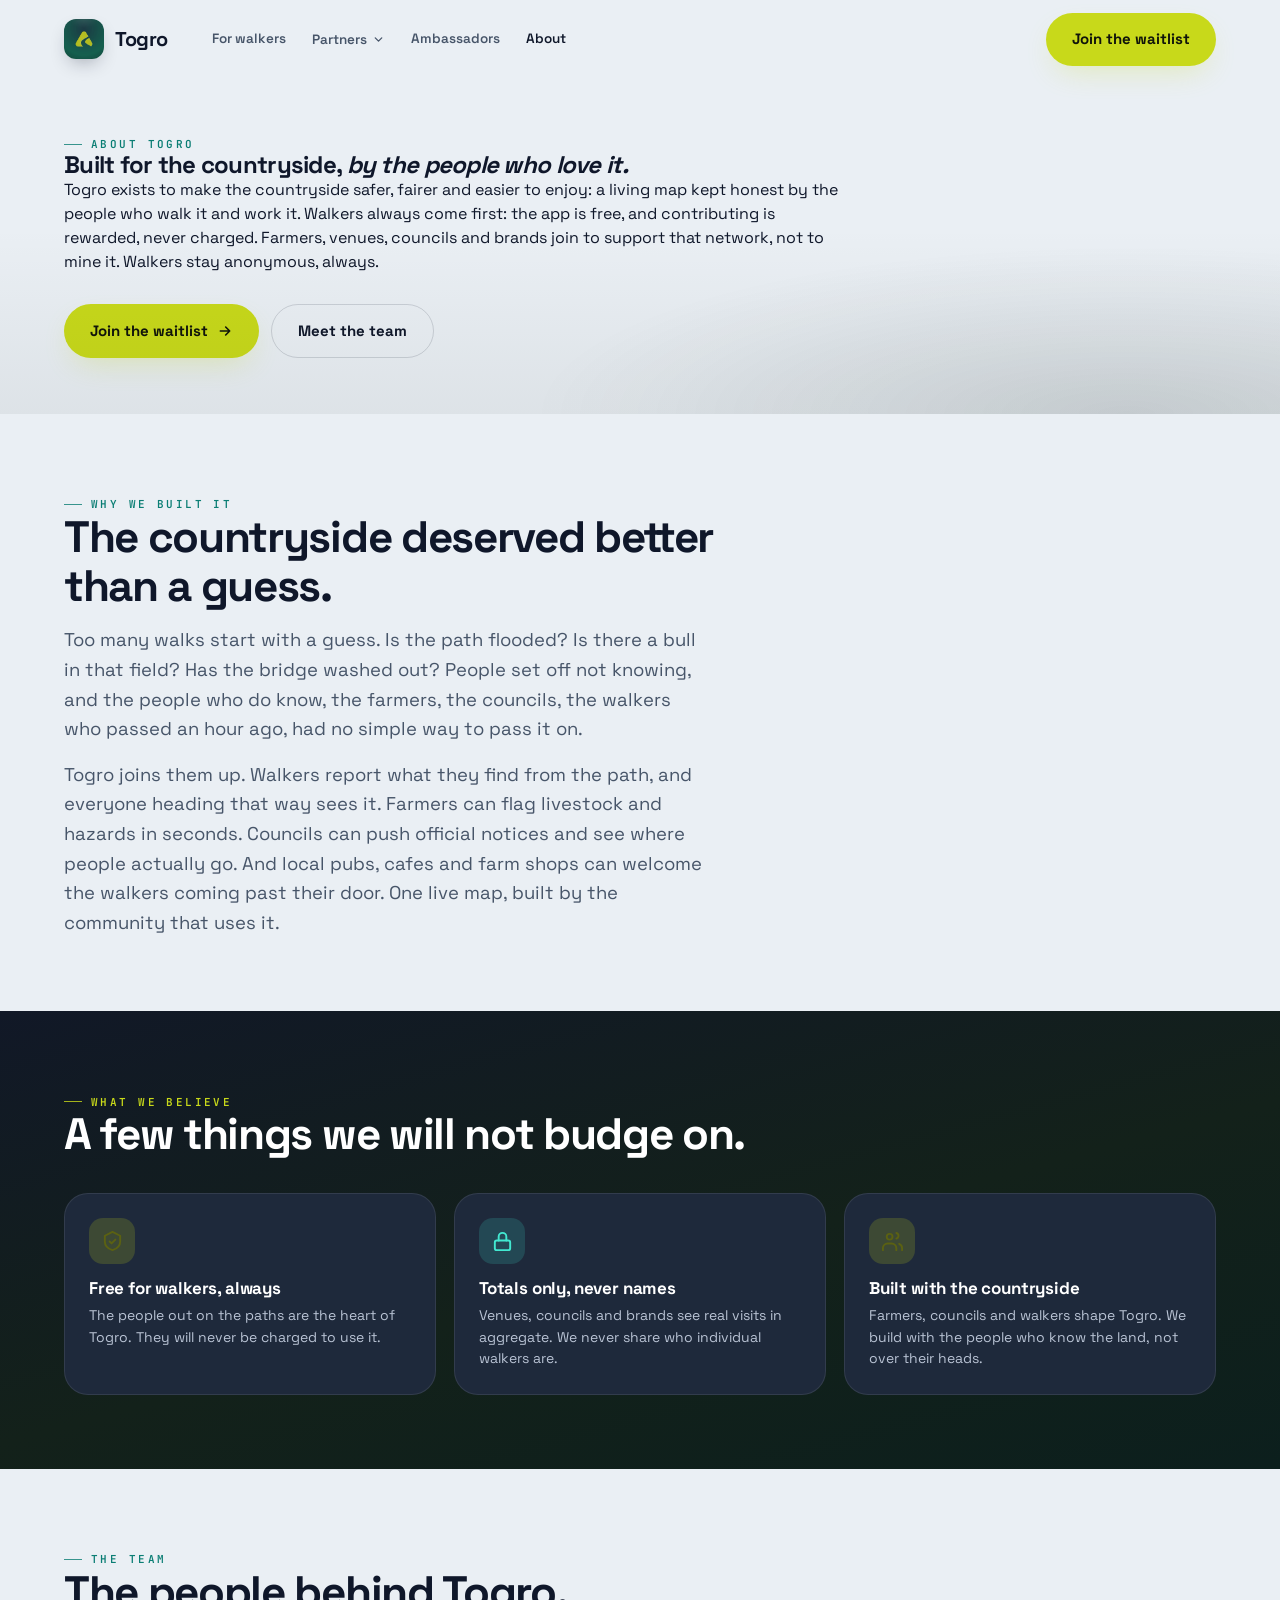
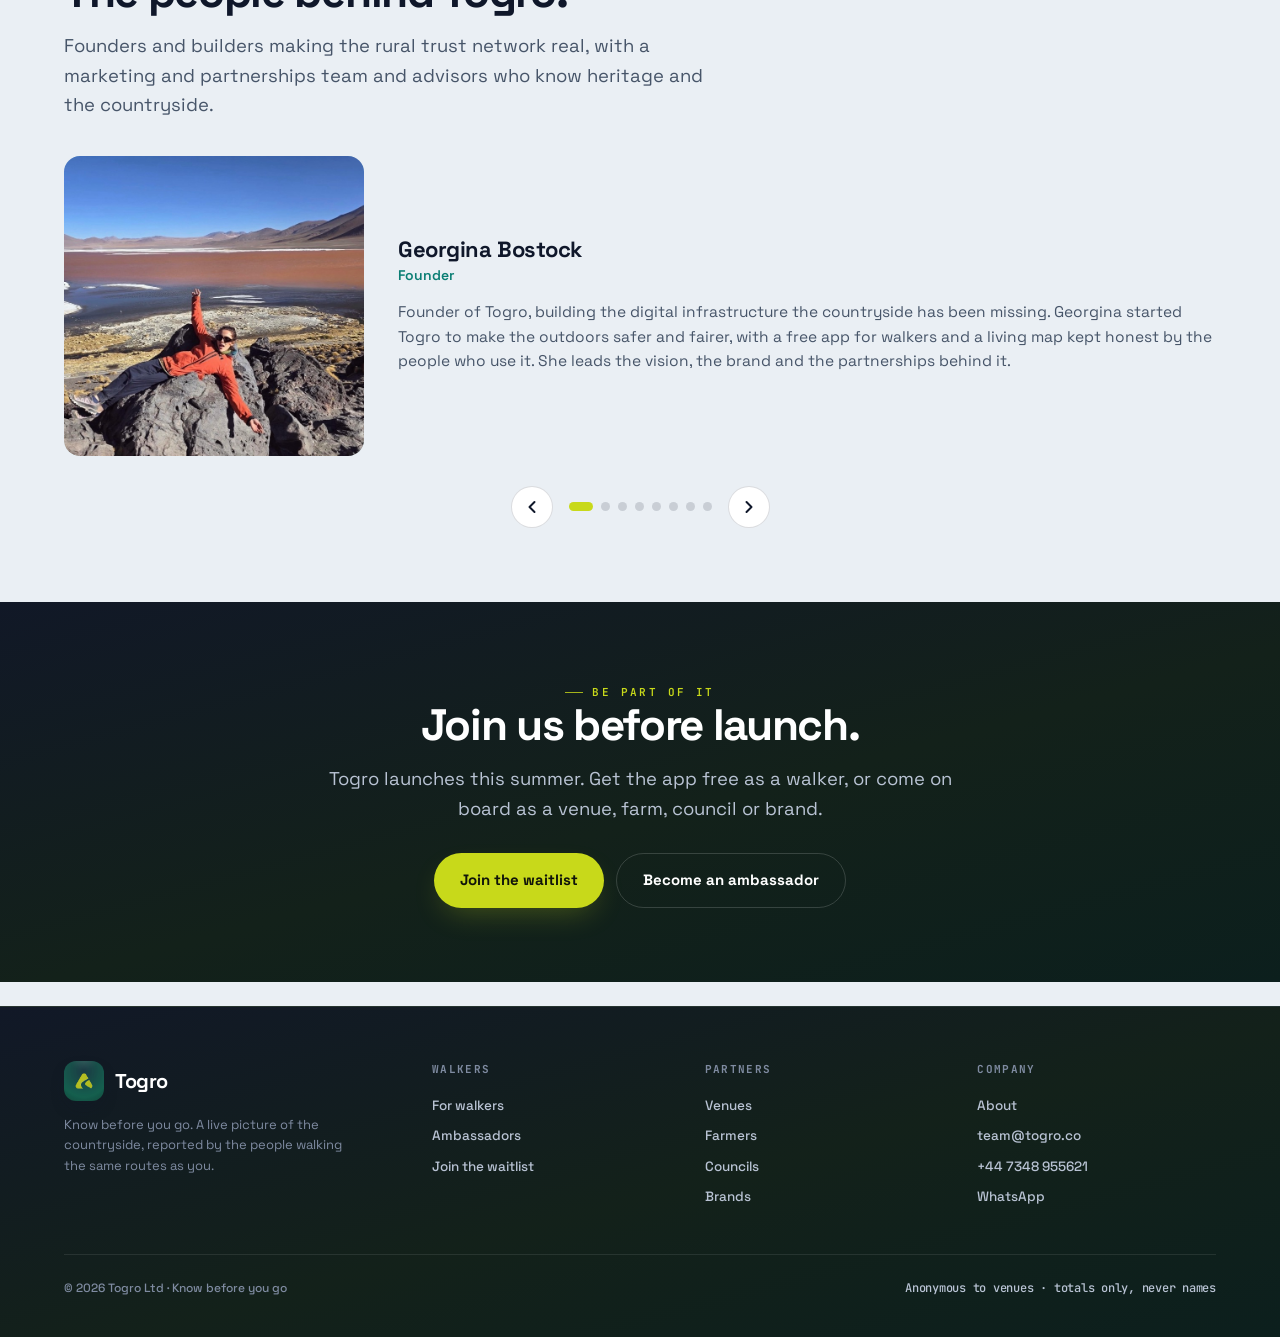
==== commit 0ec91e99: "Remove Log in links until launch; add Sarfaraz headshot to team slideshow Co-Authored-By: Claude Opu" ====
--- a/about.html
+++ b/about.html
@@ -1,5 +1,5 @@
 <!DOCTYPE html><html lang="en"><head><meta charset="UTF-8"><meta name="viewport" content="width=device-width, initial-scale=1"><title>About Togro - digital infrastructure for the countryside</title><meta name="description" content="Togro is a live picture of the British countryside, built by the people who walk it. Meet the team and the advisors behind it, and the mission to keep the countryside open, safe and known."><link rel="icon" type="image/png" href="images/logo-badge.png"><link rel="preconnect" href="https://fonts.googleapis.com"><link rel="preconnect" href="https://fonts.gstatic.com" crossorigin><link href="https://fonts.googleapis.com/css2?family=Space+Grotesk:wght@400;500;600;700&family=JetBrains+Mono:wght@500;600;700&display=swap" rel="stylesheet"><link rel="stylesheet" href="styles.css"></head>
-<span id="top"></span><header class="nav" id="nav"><div class="nav-inner"><a href="/" class="brand"><span class="mk"><img src="images/logo-badge.png" alt="Togro"></span> Togro</a><nav class="nav-links"><a href="/">For walkers</a><div class="nav-drop"><button type="button" class="nav-droptrig">Partners <svg width="13" height="13" viewBox="0 0 24 24" fill="none" stroke="currentColor" stroke-width="2.4" stroke-linecap="round" stroke-linejoin="round"><path d="M6 9l6 6 6-6"/></svg></button><div class="nav-menu"><a href="business">Venues</a><a href="farmers">Farmers</a><a href="councils">Councils</a><a href="brands">Brands</a></div></div><a href="ambassadors">Ambassadors</a><a href="about" style="color:var(--text-1)">About</a></nav><div class="nav-actions"><a href="https://app.togro.co/login" class="nav-login">Log in</a><a href="/#cta" class="btn btn-lime btn-lg">Join the waitlist</a><button class="burger" id="burger" aria-label="Menu"><svg width="22" height="22" viewBox="0 0 24 24" fill="none" stroke="currentColor" stroke-width="2.2" stroke-linecap="round"><path d="M4 7h16M4 12h16M4 17h16"/></svg></button></div></div></header><nav class="mobile-menu glass" id="mobileMenu"><a href="/">For walkers</a><a href="business">Venues</a><a href="farmers">Farmers</a><a href="councils">Councils</a><a href="brands">Brands</a><a href="ambassadors">Ambassadors</a><a href="about" style="color:var(--text-1)">About</a><a href="https://app.togro.co/login">Log in</a><a href="/#cta" class="btn btn-lime btn-md">Join the waitlist</a></nav>
+<span id="top"></span><header class="nav" id="nav"><div class="nav-inner"><a href="/" class="brand"><span class="mk"><img src="images/logo-badge.png" alt="Togro"></span> Togro</a><nav class="nav-links"><a href="/">For walkers</a><div class="nav-drop"><button type="button" class="nav-droptrig">Partners <svg width="13" height="13" viewBox="0 0 24 24" fill="none" stroke="currentColor" stroke-width="2.4" stroke-linecap="round" stroke-linejoin="round"><path d="M6 9l6 6 6-6"/></svg></button><div class="nav-menu"><a href="business">Venues</a><a href="farmers">Farmers</a><a href="councils">Councils</a><a href="brands">Brands</a></div></div><a href="ambassadors">Ambassadors</a><a href="about" style="color:var(--text-1)">About</a></nav><div class="nav-actions"><a href="/#cta" class="btn btn-lime btn-lg">Join the waitlist</a><button class="burger" id="burger" aria-label="Menu"><svg width="22" height="22" viewBox="0 0 24 24" fill="none" stroke="currentColor" stroke-width="2.2" stroke-linecap="round"><path d="M4 7h16M4 12h16M4 17h16"/></svg></button></div></div></header><nav class="mobile-menu glass" id="mobileMenu"><a href="/">For walkers</a><a href="business">Venues</a><a href="farmers">Farmers</a><a href="councils">Councils</a><a href="brands">Brands</a><a href="ambassadors">Ambassadors</a><a href="about" style="color:var(--text-1)">About</a><a href="/#cta" class="btn btn-lime btn-md">Join the waitlist</a></nav>
 
 <section class="hero"><div class="wrap"><div style="max-width:780px">
 <span class="eyebrow">About Togro</span>
@@ -21,9 +21,9 @@
 </div></div></section>
 
 <section class="biz-sec" id="team"><div class="wrap"><span class="eyebrow">The team</span><h2 class="biz-h">The people behind Togro.</h2><p class="biz-lede" style="max-width:640px">Founders and builders making the rural trust network real, with a marketing and partnerships team and advisors who know heritage and the countryside.</p>
-<div class="team-show"><div class="ts-stage" id="tsStage"><div class="tmem on"><div class="ph"><img src="images/team-georgina.jpg" alt="Georgina Bostock" style="object-position:57% 60%"></div><div class="ts-text"><h3>Georgina Bostock</h3><span class="role">Founder</span><p>Founder of Togro, building the digital infrastructure the countryside has been missing. Georgina started Togro to make the outdoors safer and fairer, with a free app for walkers and a living map kept honest by the people who use it. She leads the vision, the brand and the partnerships behind it.</p></div></div><div class="tmem"><div class="ph"><img src="images/team-vishnu.jpg" alt="Vishnu Prashanth Sridhar" style="object-position:29% 48%"></div><div class="ts-text"><h3>Vishnu Prashanth Sridhar</h3><span class="role">CTO</span><p>Togro's CTO, leading the platform, architecture and AI behind the map. Vishnu brings deep experience across geospatial systems, data and security, turning thousands of live reports into a trustworthy, real-time picture of the countryside. He owns the technical roadmap and the engineering team building it.</p></div></div><div class="tmem"><div class="ph"><img src="images/team-ian.jpg" alt="Ian McAllister" style="object-position:42% 45%" onerror="this.parentElement.classList.add('ini');this.parentElement.textContent='IM'"></div><div class="ts-text"><h3>Ian McAllister</h3><span class="role">Partnerships &amp; Strategy</span><p>Leads partnerships and strategy at Togro, bringing venues, farmers, councils and brands onto the network. Ian has over twenty years in marketing and events across agriculture, tourism, screen and drinks, and runs his own outsourced marketing agency, so he knows how to turn relationships into partnerships that last. A keen hillwalker and marathon runner, he is built for the ground Togro is made for.</p></div></div><div class="tmem"><div class="ph ini">JW</div><div class="ts-text"><h3>Jack Walsh</h3><span class="role">Marketing &amp; Growth</span><p>An award-winning marketing leader with over a decade across the UK's biggest festivals and events, from Reading and Leeds to Hyde Park Winter Wonderland. Jack has headed marketing at Kilimanjaro Live, Broadwick Live and Festival Republic, building brands, teams and audiences at scale. At Togro he leads marketing and growth, getting the app into the hands of walkers across the country.</p></div></div><div class="tmem"><div class="ph"><img src="images/team-alec.jpg" alt="Alec Fedor" style="object-position:48% 24%"></div><div class="ts-text"><h3>Alec Fedor</h3><span class="role">Mobile Full-Stack Engineer</span><p>Builds the Togro mobile app, from the maps walkers follow to the GPS that verifies every report. Alec works across the full stack in Flutter, shaping the experience people use out on the trail. He turns the product vision into something fast, reliable and a pleasure to use in the field.</p></div></div><div class="tmem"><div class="ph"><img src="images/chandana.jpg" alt="Chandana Ramesh" style="object-position:50% 35%"></div><div class="ts-text"><h3>Chandana Ramesh</h3><span class="role">Mobile Engineer</span><p>Builds Togro across mobile and web, working in Flutter and React to bring the product to life on every screen. Chandana shapes the interfaces walkers, venues and farmers rely on, with a focus on clarity and craft. She is part of the core engineering team delivering Togro for launch.</p></div></div><div class="tmem"><div class="ph ini">SD</div><div class="ts-text"><h3>Sarfaraz Dedrani</h3><span class="role">Backend &amp; AI Engineer</span><p>Builds the backend systems and AI that keep Togro's map accurate and trustworthy. Sarfaraz works on the infrastructure, integrations and engineering delivery behind the scenes, from verifying reports to scaling the platform. He makes sure the live picture of the countryside holds up as the community grows.</p></div></div><div class="tmem"><div class="ph ini">CP</div><div class="ts-text"><h3>Colin Pyrah OBE</h3><span class="role">Heritage &amp; Rural Tourism Advisor</span><p>Awarded an OBE in 2012 for services to the UK museum and heritage industry. Over a 40+ year career, Colin helped shape some of the UK’s most influential heritage attractions, including serving as Project Director of the Jorvik Viking Centre, with experience spanning projects across the UK and worldwide. He advises Togro on heritage and rural tourism.</p></div></div></div><div class="ts-nav"><button class="ts-arrow" id="tsPrev" aria-label="Previous member"><svg viewBox="0 0 24 24" fill="none" stroke="currentColor" stroke-width="2.4" stroke-linecap="round" stroke-linejoin="round"><path d="M15 6l-6 6 6 6"/></svg></button><div class="ts-dots" id="tsDots"><button class="ts-dot on" data-i="0" aria-label="Georgina Bostock"></button><button class="ts-dot" data-i="1" aria-label="Vishnu Prashanth Sridhar"></button><button class="ts-dot" data-i="2" aria-label="Ian McAllister"></button><button class="ts-dot" data-i="3" aria-label="Jack Walsh"></button><button class="ts-dot" data-i="4" aria-label="Alec Fedor"></button><button class="ts-dot" data-i="5" aria-label="Chandana Ramesh"></button><button class="ts-dot" data-i="6" aria-label="Sarfaraz Dedrani"></button><button class="ts-dot" data-i="7" aria-label="Colin Pyrah OBE"></button></div><button class="ts-arrow" id="tsNext" aria-label="Next member"><svg viewBox="0 0 24 24" fill="none" stroke="currentColor" stroke-width="2.4" stroke-linecap="round" stroke-linejoin="round"><path d="M9 6l6 6-6 6"/></svg></button></div></div></div></section>
+<div class="team-show"><div class="ts-stage" id="tsStage"><div class="tmem on"><div class="ph"><img src="images/team-georgina.jpg" alt="Georgina Bostock" style="object-position:57% 60%"></div><div class="ts-text"><h3>Georgina Bostock</h3><span class="role">Founder</span><p>Founder of Togro, building the digital infrastructure the countryside has been missing. Georgina started Togro to make the outdoors safer and fairer, with a free app for walkers and a living map kept honest by the people who use it. She leads the vision, the brand and the partnerships behind it.</p></div></div><div class="tmem"><div class="ph"><img src="images/team-vishnu.jpg" alt="Vishnu Prashanth Sridhar" style="object-position:29% 48%"></div><div class="ts-text"><h3>Vishnu Prashanth Sridhar</h3><span class="role">CTO</span><p>Togro's CTO, leading the platform, architecture and AI behind the map. Vishnu brings deep experience across geospatial systems, data and security, turning thousands of live reports into a trustworthy, real-time picture of the countryside. He owns the technical roadmap and the engineering team building it.</p></div></div><div class="tmem"><div class="ph"><img src="images/team-ian.jpg" alt="Ian McAllister" style="object-position:42% 45%" onerror="this.parentElement.classList.add('ini');this.parentElement.textContent='IM'"></div><div class="ts-text"><h3>Ian McAllister</h3><span class="role">Partnerships &amp; Strategy</span><p>Leads partnerships and strategy at Togro, bringing venues, farmers, councils and brands onto the network. Ian has over twenty years in marketing and events across agriculture, tourism, screen and drinks, and runs his own outsourced marketing agency, so he knows how to turn relationships into partnerships that last. A keen hillwalker and marathon runner, he is built for the ground Togro is made for.</p></div></div><div class="tmem"><div class="ph ini">JW</div><div class="ts-text"><h3>Jack Walsh</h3><span class="role">Marketing &amp; Growth</span><p>An award-winning marketing leader with over a decade across the UK's biggest festivals and events, from Reading and Leeds to Hyde Park Winter Wonderland. Jack has headed marketing at Kilimanjaro Live, Broadwick Live and Festival Republic, building brands, teams and audiences at scale. At Togro he leads marketing and growth, getting the app into the hands of walkers across the country.</p></div></div><div class="tmem"><div class="ph"><img src="images/team-alec.jpg" alt="Alec Fedor" style="object-position:48% 24%"></div><div class="ts-text"><h3>Alec Fedor</h3><span class="role">Mobile Full-Stack Engineer</span><p>Builds the Togro mobile app, from the maps walkers follow to the GPS that verifies every report. Alec works across the full stack in Flutter, shaping the experience people use out on the trail. He turns the product vision into something fast, reliable and a pleasure to use in the field.</p></div></div><div class="tmem"><div class="ph"><img src="images/chandana.jpg" alt="Chandana Ramesh" style="object-position:50% 35%"></div><div class="ts-text"><h3>Chandana Ramesh</h3><span class="role">Mobile Engineer</span><p>Builds Togro across mobile and web, working in Flutter and React to bring the product to life on every screen. Chandana shapes the interfaces walkers, venues and farmers rely on, with a focus on clarity and craft. She is part of the core engineering team delivering Togro for launch.</p></div></div><div class="tmem"><div class="ph"><img src="images/team-sarfaraz.jpg" alt="Sarfaraz Dedrani" style="object-position:50% 45%"></div><div class="ts-text"><h3>Sarfaraz Dedrani</h3><span class="role">Backend &amp; AI Engineer</span><p>Builds the backend systems and AI that keep Togro's map accurate and trustworthy. Sarfaraz works on the infrastructure, integrations and engineering delivery behind the scenes, from verifying reports to scaling the platform. He makes sure the live picture of the countryside holds up as the community grows.</p></div></div><div class="tmem"><div class="ph ini">CP</div><div class="ts-text"><h3>Colin Pyrah OBE</h3><span class="role">Heritage &amp; Rural Tourism Advisor</span><p>Awarded an OBE in 2012 for services to the UK museum and heritage industry. Over a 40+ year career, Colin helped shape some of the UK’s most influential heritage attractions, including serving as Project Director of the Jorvik Viking Centre, with experience spanning projects across the UK and worldwide. He advises Togro on heritage and rural tourism.</p></div></div></div><div class="ts-nav"><button class="ts-arrow" id="tsPrev" aria-label="Previous member"><svg viewBox="0 0 24 24" fill="none" stroke="currentColor" stroke-width="2.4" stroke-linecap="round" stroke-linejoin="round"><path d="M15 6l-6 6 6 6"/></svg></button><div class="ts-dots" id="tsDots"><button class="ts-dot on" data-i="0" aria-label="Georgina Bostock"></button><button class="ts-dot" data-i="1" aria-label="Vishnu Prashanth Sridhar"></button><button class="ts-dot" data-i="2" aria-label="Ian McAllister"></button><button class="ts-dot" data-i="3" aria-label="Jack Walsh"></button><button class="ts-dot" data-i="4" aria-label="Alec Fedor"></button><button class="ts-dot" data-i="5" aria-label="Chandana Ramesh"></button><button class="ts-dot" data-i="6" aria-label="Sarfaraz Dedrani"></button><button class="ts-dot" data-i="7" aria-label="Colin Pyrah OBE"></button></div><button class="ts-arrow" id="tsNext" aria-label="Next member"><svg viewBox="0 0 24 24" fill="none" stroke="currentColor" stroke-width="2.4" stroke-linecap="round" stroke-linejoin="round"><path d="M9 6l6 6-6 6"/></svg></button></div></div></div></section>
 
 <section class="biz-sec invert" id="cta"><div class="wrap" style="text-align:center"><span class="eyebrow lime">Be part of it</span><h2 class="biz-h">Join us before launch.</h2><p class="biz-lede" style="margin:0 auto 26px">Togro launches this summer. Get the app free as a walker, or come on board as a venue, farm, council or brand.</p><div class="hero-cta" style="justify-content:center"><a href="/#cta" class="btn btn-lime btn-lg">Join the waitlist</a><a href="ambassadors" class="btn btn-ghost btn-lg">Become an ambassador</a></div></div></section>
 
-<footer class="invert"><div class="wrap"><div class="foot-grid"><div class="foot-brand"><div class="brand"><span class="mk"><img src="images/logo-badge.png" alt="Togro logo"></span>Togro</div><p>Know before you go. A live picture of the countryside, reported by the people walking the same routes as you.</p></div><div class="foot-col"><h5>Walkers</h5><a href="/">For walkers</a><a href="ambassadors">Ambassadors</a><a href="https://app.togro.co/login">Log in</a><a href="/#cta" class="wl-cta">Join the waitlist</a></div><div class="foot-col"><h5>Partners</h5><a href="business">Venues</a><a href="farmers">Farmers</a><a href="councils">Councils</a><a href="brands">Brands</a></div><div class="foot-col"><h5>Company</h5><a href="about">About</a><a href="mailto:team@togro.co">team@togro.co</a><a href="tel:+447348955621">+44 7348 955621</a><a href="https://wa.me/447348955621">WhatsApp</a></div></div><div class="foot-bottom"><span>&copy; 2026 Togro Ltd &middot; Know before you go</span><span class="mono">Anonymous to venues &middot; totals only, never names</span></div></div></footer>
+<footer class="invert"><div class="wrap"><div class="foot-grid"><div class="foot-brand"><div class="brand"><span class="mk"><img src="images/logo-badge.png" alt="Togro logo"></span>Togro</div><p>Know before you go. A live picture of the countryside, reported by the people walking the same routes as you.</p></div><div class="foot-col"><h5>Walkers</h5><a href="/">For walkers</a><a href="ambassadors">Ambassadors</a><a href="/#cta" class="wl-cta">Join the waitlist</a></div><div class="foot-col"><h5>Partners</h5><a href="business">Venues</a><a href="farmers">Farmers</a><a href="councils">Councils</a><a href="brands">Brands</a></div><div class="foot-col"><h5>Company</h5><a href="about">About</a><a href="mailto:team@togro.co">team@togro.co</a><a href="tel:+447348955621">+44 7348 955621</a><a href="https://wa.me/447348955621">WhatsApp</a></div></div><div class="foot-bottom"><span>&copy; 2026 Togro Ltd &middot; Know before you go</span><span class="mono">Anonymous to venues &middot; totals only, never names</span></div></div></footer>
 <script>document.getElementById("burger").onclick=function(){document.getElementById("mobileMenu").classList.toggle("open");};document.querySelectorAll('a[href^="#"]').forEach(function(a){a.onclick=function(e){var id=a.getAttribute("href");if(id.length>1){var el=document.querySelector(id);if(el){e.preventDefault();el.scrollIntoView({behavior:"smooth"});document.getElementById("mobileMenu").classList.remove("open");}}};});</script><script>document.querySelectorAll(".nav-droptrig").forEach(function(b){b.addEventListener("click",function(e){e.stopPropagation();b.closest(".nav-drop").classList.toggle("open");});});document.addEventListener("click",function(){document.querySelectorAll(".nav-drop.open").forEach(function(d){d.classList.remove("open");});});</script><script>(function(){var st=document.getElementById("tsStage");if(!st)return;var sl=st.querySelectorAll(".tmem"),dt=document.querySelectorAll("#tsDots .ts-dot"),n=sl.length,i=0;function show(k){i=(k+n)%n;sl.forEach(function(s,j){s.classList.toggle("on",j===i);});dt.forEach(function(d,j){d.classList.toggle("on",j===i);});}dt.forEach(function(d){d.addEventListener("click",function(){show(+d.getAttribute("data-i"));});});var nx=document.getElementById("tsNext"),pv=document.getElementById("tsPrev");nx&&nx.addEventListener("click",function(){show(i+1);});pv&&pv.addEventListener("click",function(){show(i-1);});show(0);})();</script></body></html>
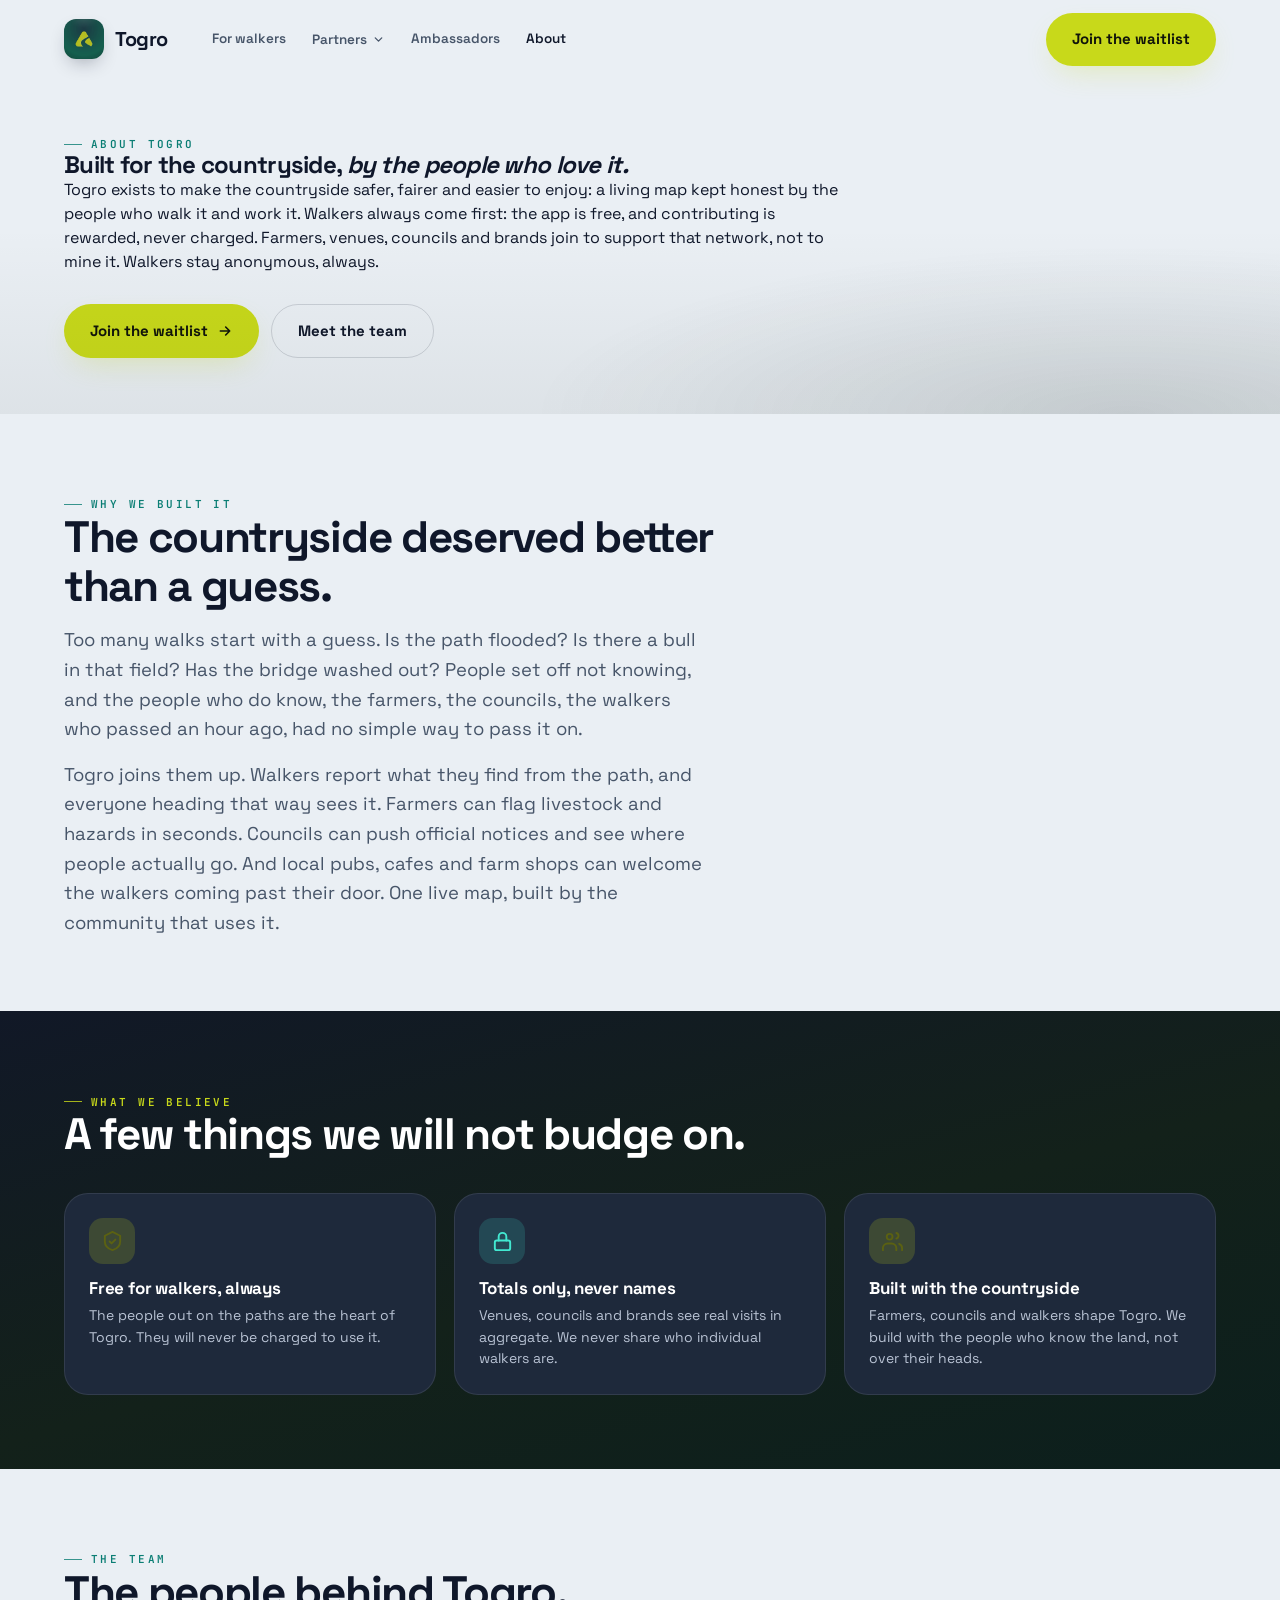
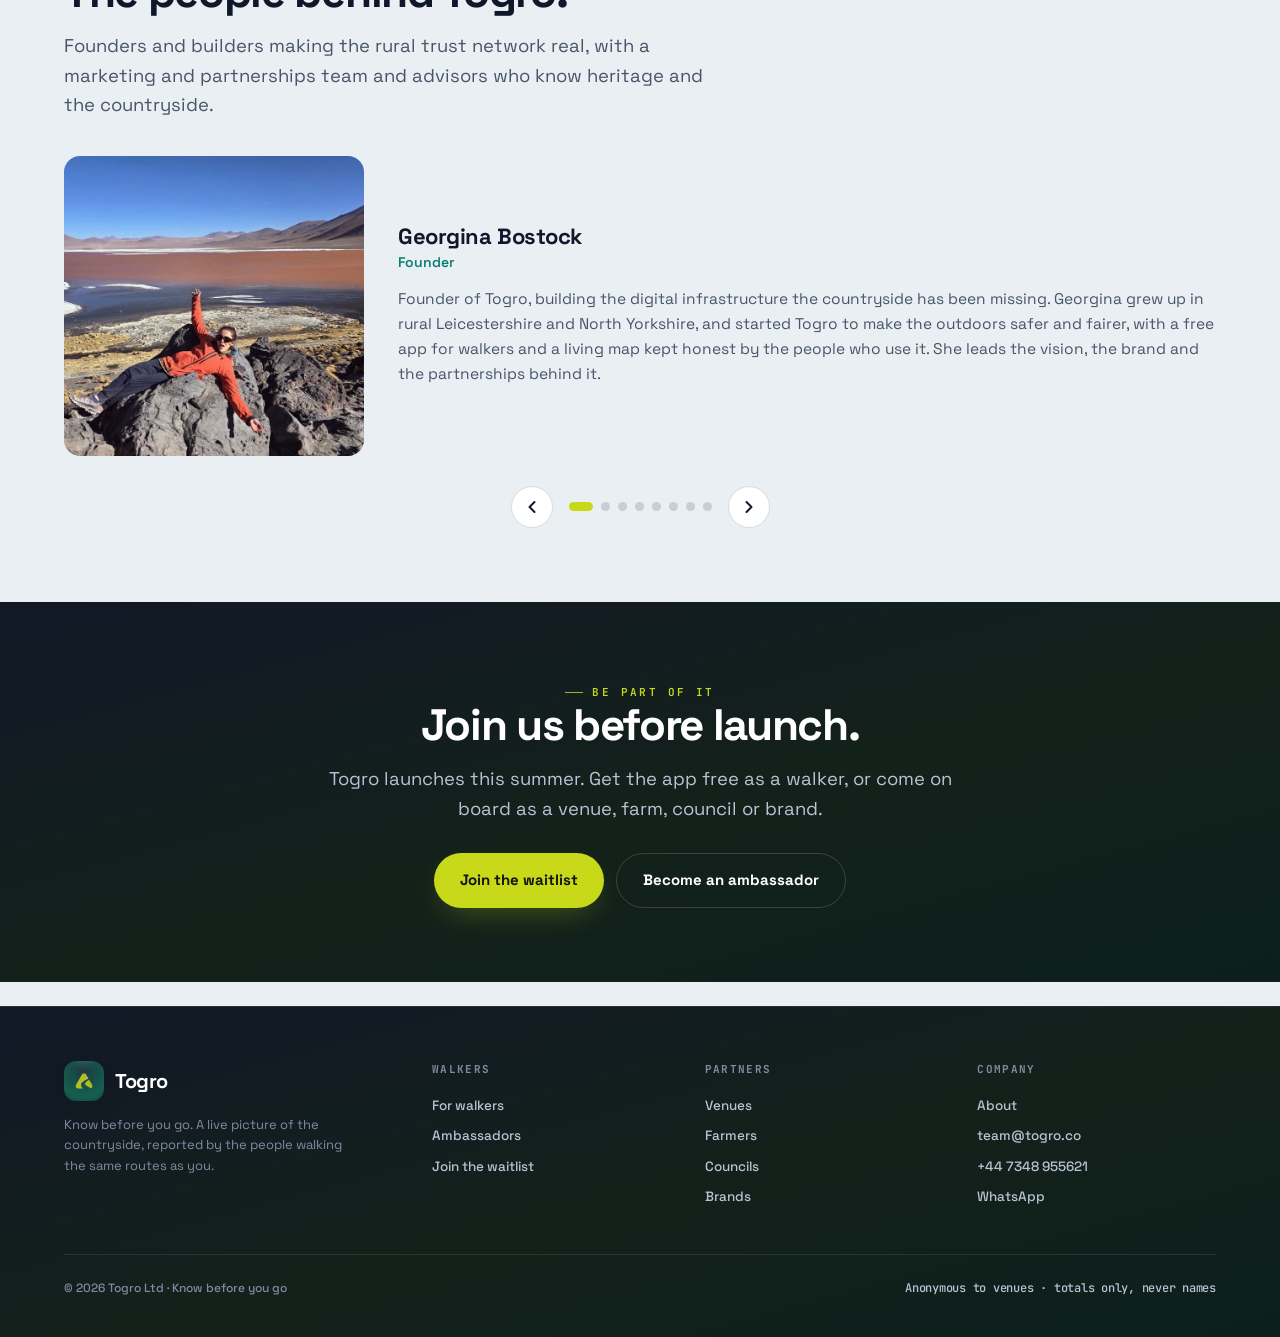
==== commit 63b4492e: "About: add Georgina's rural Leicestershire and North Yorkshire upbringing to founder bio Co-Authored" ====
--- a/about.html
+++ b/about.html
@@ -21,7 +21,7 @@
 </div></div></section>
 
 <section class="biz-sec" id="team"><div class="wrap"><span class="eyebrow">The team</span><h2 class="biz-h">The people behind Togro.</h2><p class="biz-lede" style="max-width:640px">Founders and builders making the rural trust network real, with a marketing and partnerships team and advisors who know heritage and the countryside.</p>
-<div class="team-show"><div class="ts-stage" id="tsStage"><div class="tmem on"><div class="ph"><img src="images/team-georgina.jpg" alt="Georgina Bostock" style="object-position:57% 60%"></div><div class="ts-text"><h3>Georgina Bostock</h3><span class="role">Founder</span><p>Founder of Togro, building the digital infrastructure the countryside has been missing. Georgina started Togro to make the outdoors safer and fairer, with a free app for walkers and a living map kept honest by the people who use it. She leads the vision, the brand and the partnerships behind it.</p></div></div><div class="tmem"><div class="ph"><img src="images/team-vishnu.jpg" alt="Vishnu Prashanth Sridhar" style="object-position:29% 48%"></div><div class="ts-text"><h3>Vishnu Prashanth Sridhar</h3><span class="role">CTO</span><p>Togro's CTO, leading the platform, architecture and AI behind the map. Vishnu brings deep experience across geospatial systems, data and security, turning thousands of live reports into a trustworthy, real-time picture of the countryside. He owns the technical roadmap and the engineering team building it.</p></div></div><div class="tmem"><div class="ph"><img src="images/team-ian.jpg" alt="Ian McAllister" style="object-position:42% 45%" onerror="this.parentElement.classList.add('ini');this.parentElement.textContent='IM'"></div><div class="ts-text"><h3>Ian McAllister</h3><span class="role">Partnerships &amp; Strategy</span><p>Leads partnerships and strategy at Togro, bringing venues, farmers, councils and brands onto the network. Ian has over twenty years in marketing and events across agriculture, tourism, screen and drinks, and runs his own outsourced marketing agency, so he knows how to turn relationships into partnerships that last. A keen hillwalker and marathon runner, he is built for the ground Togro is made for.</p></div></div><div class="tmem"><div class="ph ini">JW</div><div class="ts-text"><h3>Jack Walsh</h3><span class="role">Marketing &amp; Growth</span><p>An award-winning marketing leader with over a decade across the UK's biggest festivals and events, from Reading and Leeds to Hyde Park Winter Wonderland. Jack has headed marketing at Kilimanjaro Live, Broadwick Live and Festival Republic, building brands, teams and audiences at scale. At Togro he leads marketing and growth, getting the app into the hands of walkers across the country.</p></div></div><div class="tmem"><div class="ph"><img src="images/team-alec.jpg" alt="Alec Fedor" style="object-position:48% 24%"></div><div class="ts-text"><h3>Alec Fedor</h3><span class="role">Mobile Full-Stack Engineer</span><p>Builds the Togro mobile app, from the maps walkers follow to the GPS that verifies every report. Alec works across the full stack in Flutter, shaping the experience people use out on the trail. He turns the product vision into something fast, reliable and a pleasure to use in the field.</p></div></div><div class="tmem"><div class="ph"><img src="images/chandana.jpg" alt="Chandana Ramesh" style="object-position:50% 35%"></div><div class="ts-text"><h3>Chandana Ramesh</h3><span class="role">Mobile Engineer</span><p>Builds Togro across mobile and web, working in Flutter and React to bring the product to life on every screen. Chandana shapes the interfaces walkers, venues and farmers rely on, with a focus on clarity and craft. She is part of the core engineering team delivering Togro for launch.</p></div></div><div class="tmem"><div class="ph"><img src="images/team-sarfaraz.jpg" alt="Sarfaraz Dedrani" style="object-position:50% 45%"></div><div class="ts-text"><h3>Sarfaraz Dedrani</h3><span class="role">Backend &amp; AI Engineer</span><p>Builds the backend systems and AI that keep Togro's map accurate and trustworthy. Sarfaraz works on the infrastructure, integrations and engineering delivery behind the scenes, from verifying reports to scaling the platform. He makes sure the live picture of the countryside holds up as the community grows.</p></div></div><div class="tmem"><div class="ph ini">CP</div><div class="ts-text"><h3>Colin Pyrah OBE</h3><span class="role">Heritage &amp; Rural Tourism Advisor</span><p>Awarded an OBE in 2012 for services to the UK museum and heritage industry. Over a 40+ year career, Colin helped shape some of the UK’s most influential heritage attractions, including serving as Project Director of the Jorvik Viking Centre, with experience spanning projects across the UK and worldwide. He advises Togro on heritage and rural tourism.</p></div></div></div><div class="ts-nav"><button class="ts-arrow" id="tsPrev" aria-label="Previous member"><svg viewBox="0 0 24 24" fill="none" stroke="currentColor" stroke-width="2.4" stroke-linecap="round" stroke-linejoin="round"><path d="M15 6l-6 6 6 6"/></svg></button><div class="ts-dots" id="tsDots"><button class="ts-dot on" data-i="0" aria-label="Georgina Bostock"></button><button class="ts-dot" data-i="1" aria-label="Vishnu Prashanth Sridhar"></button><button class="ts-dot" data-i="2" aria-label="Ian McAllister"></button><button class="ts-dot" data-i="3" aria-label="Jack Walsh"></button><button class="ts-dot" data-i="4" aria-label="Alec Fedor"></button><button class="ts-dot" data-i="5" aria-label="Chandana Ramesh"></button><button class="ts-dot" data-i="6" aria-label="Sarfaraz Dedrani"></button><button class="ts-dot" data-i="7" aria-label="Colin Pyrah OBE"></button></div><button class="ts-arrow" id="tsNext" aria-label="Next member"><svg viewBox="0 0 24 24" fill="none" stroke="currentColor" stroke-width="2.4" stroke-linecap="round" stroke-linejoin="round"><path d="M9 6l6 6-6 6"/></svg></button></div></div></div></section>
+<div class="team-show"><div class="ts-stage" id="tsStage"><div class="tmem on"><div class="ph"><img src="images/team-georgina.jpg" alt="Georgina Bostock" style="object-position:57% 60%"></div><div class="ts-text"><h3>Georgina Bostock</h3><span class="role">Founder</span><p>Founder of Togro, building the digital infrastructure the countryside has been missing. Georgina grew up in rural Leicestershire and North Yorkshire, and started Togro to make the outdoors safer and fairer, with a free app for walkers and a living map kept honest by the people who use it. She leads the vision, the brand and the partnerships behind it.</p></div></div><div class="tmem"><div class="ph"><img src="images/team-vishnu.jpg" alt="Vishnu Prashanth Sridhar" style="object-position:29% 48%"></div><div class="ts-text"><h3>Vishnu Prashanth Sridhar</h3><span class="role">CTO</span><p>Togro's CTO, leading the platform, architecture and AI behind the map. Vishnu brings deep experience across geospatial systems, data and security, turning thousands of live reports into a trustworthy, real-time picture of the countryside. He owns the technical roadmap and the engineering team building it.</p></div></div><div class="tmem"><div class="ph"><img src="images/team-ian.jpg" alt="Ian McAllister" style="object-position:42% 45%" onerror="this.parentElement.classList.add('ini');this.parentElement.textContent='IM'"></div><div class="ts-text"><h3>Ian McAllister</h3><span class="role">Partnerships &amp; Strategy</span><p>Leads partnerships and strategy at Togro, bringing venues, farmers, councils and brands onto the network. Ian has over twenty years in marketing and events across agriculture, tourism, screen and drinks, and runs his own outsourced marketing agency, so he knows how to turn relationships into partnerships that last. A keen hillwalker and marathon runner, he is built for the ground Togro is made for.</p></div></div><div class="tmem"><div class="ph ini">JW</div><div class="ts-text"><h3>Jack Walsh</h3><span class="role">Marketing &amp; Growth</span><p>An award-winning marketing leader with over a decade across the UK's biggest festivals and events, from Reading and Leeds to Hyde Park Winter Wonderland. Jack has headed marketing at Kilimanjaro Live, Broadwick Live and Festival Republic, building brands, teams and audiences at scale. At Togro he leads marketing and growth, getting the app into the hands of walkers across the country.</p></div></div><div class="tmem"><div class="ph"><img src="images/team-alec.jpg" alt="Alec Fedor" style="object-position:48% 24%"></div><div class="ts-text"><h3>Alec Fedor</h3><span class="role">Mobile Full-Stack Engineer</span><p>Builds the Togro mobile app, from the maps walkers follow to the GPS that verifies every report. Alec works across the full stack in Flutter, shaping the experience people use out on the trail. He turns the product vision into something fast, reliable and a pleasure to use in the field.</p></div></div><div class="tmem"><div class="ph"><img src="images/chandana.jpg" alt="Chandana Ramesh" style="object-position:50% 35%"></div><div class="ts-text"><h3>Chandana Ramesh</h3><span class="role">Mobile Engineer</span><p>Builds Togro across mobile and web, working in Flutter and React to bring the product to life on every screen. Chandana shapes the interfaces walkers, venues and farmers rely on, with a focus on clarity and craft. She is part of the core engineering team delivering Togro for launch.</p></div></div><div class="tmem"><div class="ph"><img src="images/team-sarfaraz.jpg" alt="Sarfaraz Dedrani" style="object-position:50% 45%"></div><div class="ts-text"><h3>Sarfaraz Dedrani</h3><span class="role">Backend &amp; AI Engineer</span><p>Builds the backend systems and AI that keep Togro's map accurate and trustworthy. Sarfaraz works on the infrastructure, integrations and engineering delivery behind the scenes, from verifying reports to scaling the platform. He makes sure the live picture of the countryside holds up as the community grows.</p></div></div><div class="tmem"><div class="ph ini">CP</div><div class="ts-text"><h3>Colin Pyrah OBE</h3><span class="role">Heritage &amp; Rural Tourism Advisor</span><p>Awarded an OBE in 2012 for services to the UK museum and heritage industry. Over a 40+ year career, Colin helped shape some of the UK’s most influential heritage attractions, including serving as Project Director of the Jorvik Viking Centre, with experience spanning projects across the UK and worldwide. He advises Togro on heritage and rural tourism.</p></div></div></div><div class="ts-nav"><button class="ts-arrow" id="tsPrev" aria-label="Previous member"><svg viewBox="0 0 24 24" fill="none" stroke="currentColor" stroke-width="2.4" stroke-linecap="round" stroke-linejoin="round"><path d="M15 6l-6 6 6 6"/></svg></button><div class="ts-dots" id="tsDots"><button class="ts-dot on" data-i="0" aria-label="Georgina Bostock"></button><button class="ts-dot" data-i="1" aria-label="Vishnu Prashanth Sridhar"></button><button class="ts-dot" data-i="2" aria-label="Ian McAllister"></button><button class="ts-dot" data-i="3" aria-label="Jack Walsh"></button><button class="ts-dot" data-i="4" aria-label="Alec Fedor"></button><button class="ts-dot" data-i="5" aria-label="Chandana Ramesh"></button><button class="ts-dot" data-i="6" aria-label="Sarfaraz Dedrani"></button><button class="ts-dot" data-i="7" aria-label="Colin Pyrah OBE"></button></div><button class="ts-arrow" id="tsNext" aria-label="Next member"><svg viewBox="0 0 24 24" fill="none" stroke="currentColor" stroke-width="2.4" stroke-linecap="round" stroke-linejoin="round"><path d="M9 6l6 6-6 6"/></svg></button></div></div></div></section>
 
 <section class="biz-sec invert" id="cta"><div class="wrap" style="text-align:center"><span class="eyebrow lime">Be part of it</span><h2 class="biz-h">Join us before launch.</h2><p class="biz-lede" style="margin:0 auto 26px">Togro launches this summer. Get the app free as a walker, or come on board as a venue, farm, council or brand.</p><div class="hero-cta" style="justify-content:center"><a href="/#cta" class="btn btn-lime btn-lg">Join the waitlist</a><a href="ambassadors" class="btn btn-ghost btn-lg">Become an ambassador</a></div></div></section>
 
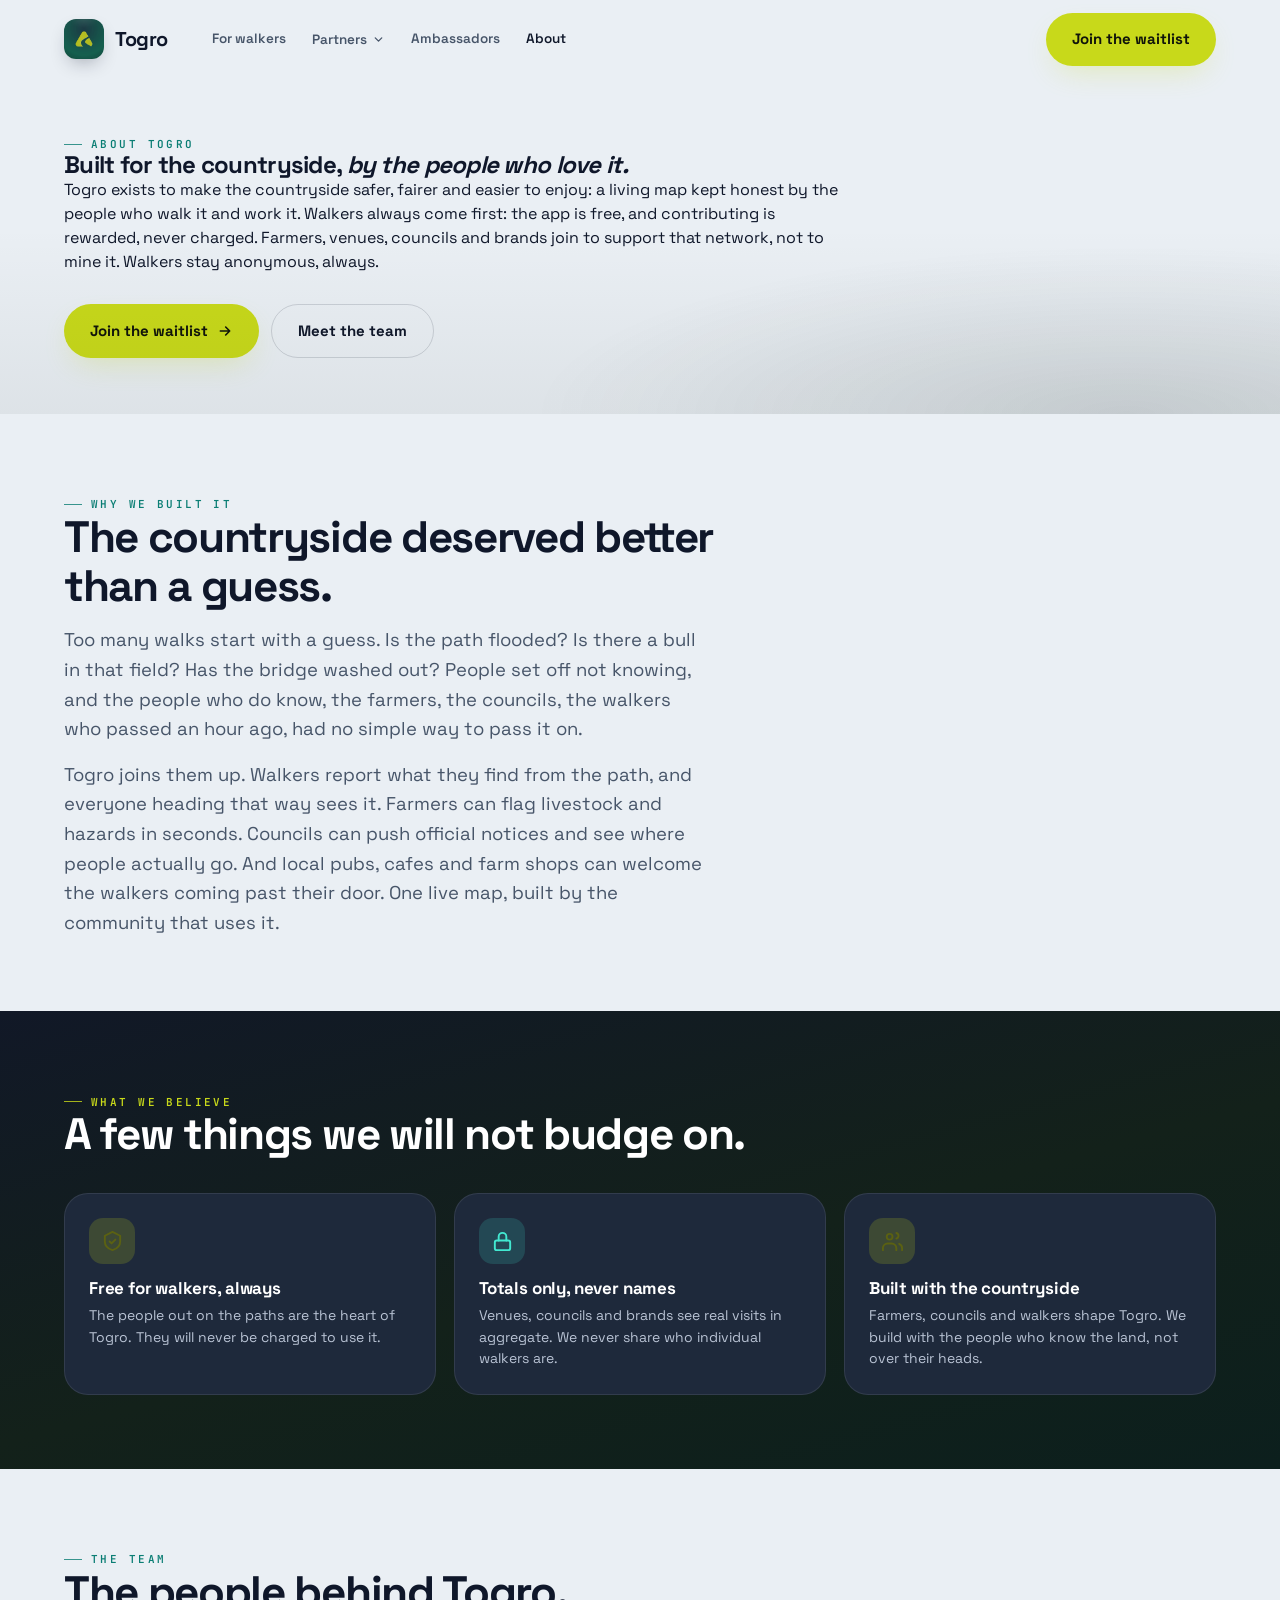
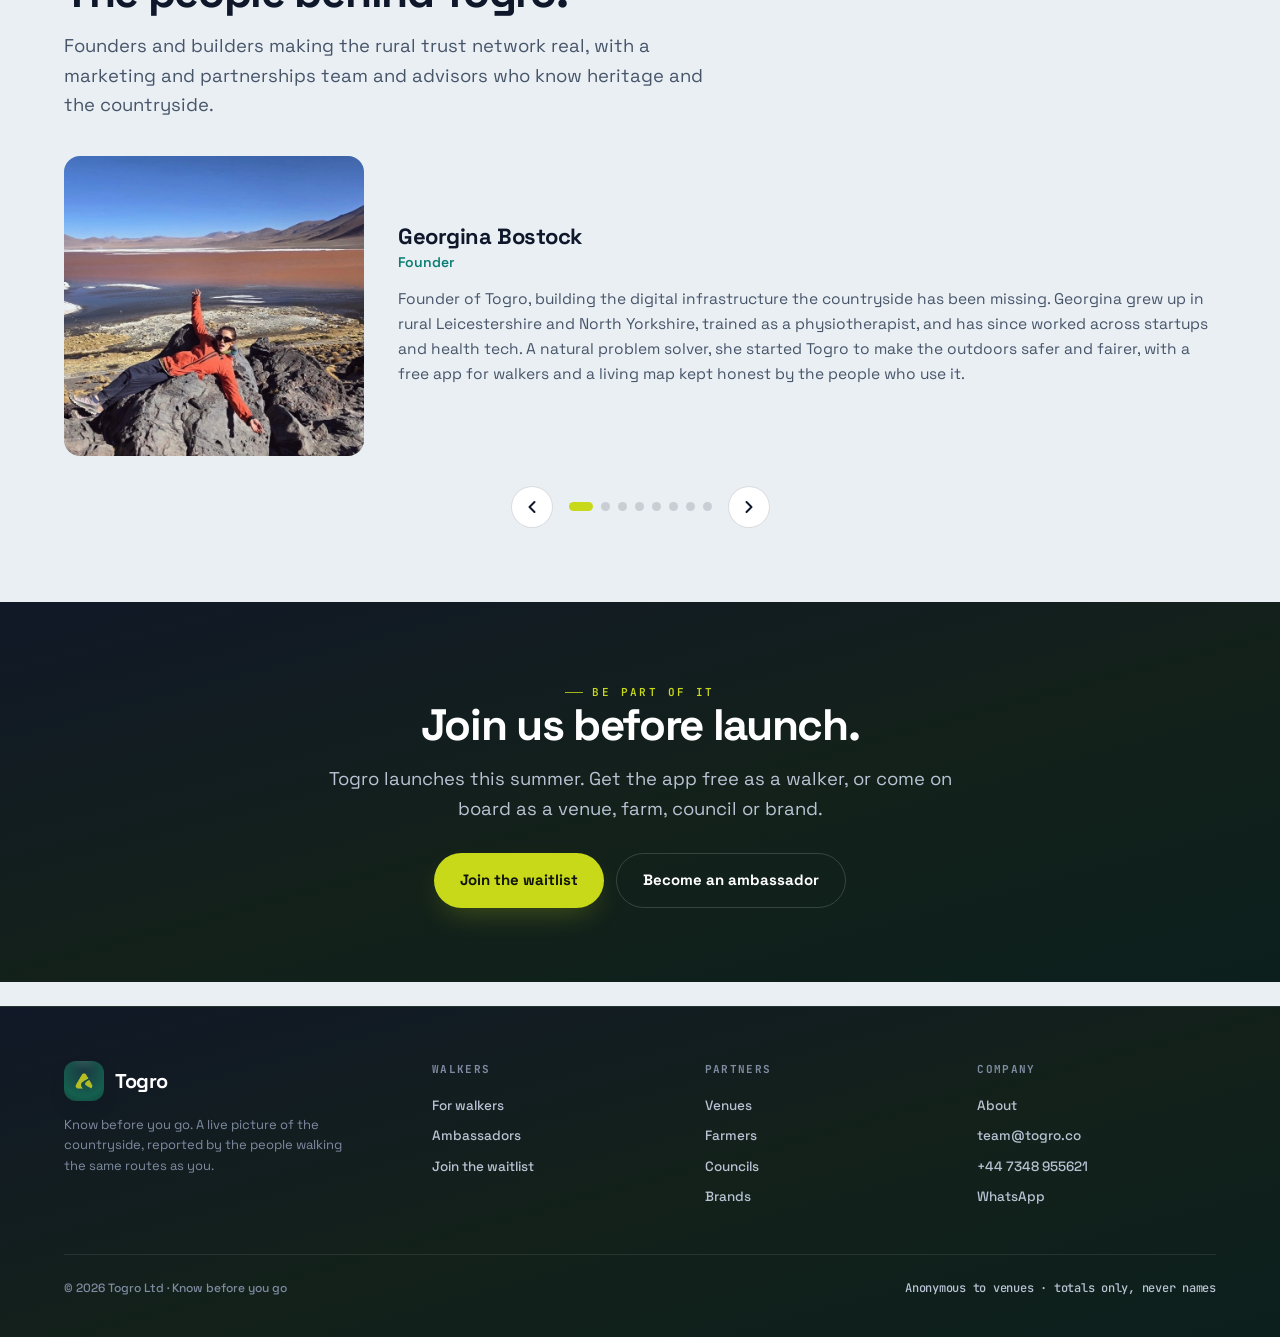
==== commit f88ed83e: "About: expand Georgina founder bio (physio background, startups + health tech, problem solver) Co-Au" ====
--- a/about.html
+++ b/about.html
@@ -21,7 +21,7 @@
 </div></div></section>
 
 <section class="biz-sec" id="team"><div class="wrap"><span class="eyebrow">The team</span><h2 class="biz-h">The people behind Togro.</h2><p class="biz-lede" style="max-width:640px">Founders and builders making the rural trust network real, with a marketing and partnerships team and advisors who know heritage and the countryside.</p>
-<div class="team-show"><div class="ts-stage" id="tsStage"><div class="tmem on"><div class="ph"><img src="images/team-georgina.jpg" alt="Georgina Bostock" style="object-position:57% 60%"></div><div class="ts-text"><h3>Georgina Bostock</h3><span class="role">Founder</span><p>Founder of Togro, building the digital infrastructure the countryside has been missing. Georgina grew up in rural Leicestershire and North Yorkshire, and started Togro to make the outdoors safer and fairer, with a free app for walkers and a living map kept honest by the people who use it. She leads the vision, the brand and the partnerships behind it.</p></div></div><div class="tmem"><div class="ph"><img src="images/team-vishnu.jpg" alt="Vishnu Prashanth Sridhar" style="object-position:29% 48%"></div><div class="ts-text"><h3>Vishnu Prashanth Sridhar</h3><span class="role">CTO</span><p>Togro's CTO, leading the platform, architecture and AI behind the map. Vishnu brings deep experience across geospatial systems, data and security, turning thousands of live reports into a trustworthy, real-time picture of the countryside. He owns the technical roadmap and the engineering team building it.</p></div></div><div class="tmem"><div class="ph"><img src="images/team-ian.jpg" alt="Ian McAllister" style="object-position:42% 45%" onerror="this.parentElement.classList.add('ini');this.parentElement.textContent='IM'"></div><div class="ts-text"><h3>Ian McAllister</h3><span class="role">Partnerships &amp; Strategy</span><p>Leads partnerships and strategy at Togro, bringing venues, farmers, councils and brands onto the network. Ian has over twenty years in marketing and events across agriculture, tourism, screen and drinks, and runs his own outsourced marketing agency, so he knows how to turn relationships into partnerships that last. A keen hillwalker and marathon runner, he is built for the ground Togro is made for.</p></div></div><div class="tmem"><div class="ph ini">JW</div><div class="ts-text"><h3>Jack Walsh</h3><span class="role">Marketing &amp; Growth</span><p>An award-winning marketing leader with over a decade across the UK's biggest festivals and events, from Reading and Leeds to Hyde Park Winter Wonderland. Jack has headed marketing at Kilimanjaro Live, Broadwick Live and Festival Republic, building brands, teams and audiences at scale. At Togro he leads marketing and growth, getting the app into the hands of walkers across the country.</p></div></div><div class="tmem"><div class="ph"><img src="images/team-alec.jpg" alt="Alec Fedor" style="object-position:48% 24%"></div><div class="ts-text"><h3>Alec Fedor</h3><span class="role">Mobile Full-Stack Engineer</span><p>Builds the Togro mobile app, from the maps walkers follow to the GPS that verifies every report. Alec works across the full stack in Flutter, shaping the experience people use out on the trail. He turns the product vision into something fast, reliable and a pleasure to use in the field.</p></div></div><div class="tmem"><div class="ph"><img src="images/chandana.jpg" alt="Chandana Ramesh" style="object-position:50% 35%"></div><div class="ts-text"><h3>Chandana Ramesh</h3><span class="role">Mobile Engineer</span><p>Builds Togro across mobile and web, working in Flutter and React to bring the product to life on every screen. Chandana shapes the interfaces walkers, venues and farmers rely on, with a focus on clarity and craft. She is part of the core engineering team delivering Togro for launch.</p></div></div><div class="tmem"><div class="ph"><img src="images/team-sarfaraz.jpg" alt="Sarfaraz Dedrani" style="object-position:50% 45%"></div><div class="ts-text"><h3>Sarfaraz Dedrani</h3><span class="role">Backend &amp; AI Engineer</span><p>Builds the backend systems and AI that keep Togro's map accurate and trustworthy. Sarfaraz works on the infrastructure, integrations and engineering delivery behind the scenes, from verifying reports to scaling the platform. He makes sure the live picture of the countryside holds up as the community grows.</p></div></div><div class="tmem"><div class="ph ini">CP</div><div class="ts-text"><h3>Colin Pyrah OBE</h3><span class="role">Heritage &amp; Rural Tourism Advisor</span><p>Awarded an OBE in 2012 for services to the UK museum and heritage industry. Over a 40+ year career, Colin helped shape some of the UK’s most influential heritage attractions, including serving as Project Director of the Jorvik Viking Centre, with experience spanning projects across the UK and worldwide. He advises Togro on heritage and rural tourism.</p></div></div></div><div class="ts-nav"><button class="ts-arrow" id="tsPrev" aria-label="Previous member"><svg viewBox="0 0 24 24" fill="none" stroke="currentColor" stroke-width="2.4" stroke-linecap="round" stroke-linejoin="round"><path d="M15 6l-6 6 6 6"/></svg></button><div class="ts-dots" id="tsDots"><button class="ts-dot on" data-i="0" aria-label="Georgina Bostock"></button><button class="ts-dot" data-i="1" aria-label="Vishnu Prashanth Sridhar"></button><button class="ts-dot" data-i="2" aria-label="Ian McAllister"></button><button class="ts-dot" data-i="3" aria-label="Jack Walsh"></button><button class="ts-dot" data-i="4" aria-label="Alec Fedor"></button><button class="ts-dot" data-i="5" aria-label="Chandana Ramesh"></button><button class="ts-dot" data-i="6" aria-label="Sarfaraz Dedrani"></button><button class="ts-dot" data-i="7" aria-label="Colin Pyrah OBE"></button></div><button class="ts-arrow" id="tsNext" aria-label="Next member"><svg viewBox="0 0 24 24" fill="none" stroke="currentColor" stroke-width="2.4" stroke-linecap="round" stroke-linejoin="round"><path d="M9 6l6 6-6 6"/></svg></button></div></div></div></section>
+<div class="team-show"><div class="ts-stage" id="tsStage"><div class="tmem on"><div class="ph"><img src="images/team-georgina.jpg" alt="Georgina Bostock" style="object-position:57% 60%"></div><div class="ts-text"><h3>Georgina Bostock</h3><span class="role">Founder</span><p>Founder of Togro, building the digital infrastructure the countryside has been missing. Georgina grew up in rural Leicestershire and North Yorkshire, trained as a physiotherapist, and has since worked across startups and health tech. A natural problem solver, she started Togro to make the outdoors safer and fairer, with a free app for walkers and a living map kept honest by the people who use it.</p></div></div><div class="tmem"><div class="ph"><img src="images/team-vishnu.jpg" alt="Vishnu Prashanth Sridhar" style="object-position:29% 48%"></div><div class="ts-text"><h3>Vishnu Prashanth Sridhar</h3><span class="role">CTO</span><p>Togro's CTO, leading the platform, architecture and AI behind the map. Vishnu brings deep experience across geospatial systems, data and security, turning thousands of live reports into a trustworthy, real-time picture of the countryside. He owns the technical roadmap and the engineering team building it.</p></div></div><div class="tmem"><div class="ph"><img src="images/team-ian.jpg" alt="Ian McAllister" style="object-position:42% 45%" onerror="this.parentElement.classList.add('ini');this.parentElement.textContent='IM'"></div><div class="ts-text"><h3>Ian McAllister</h3><span class="role">Partnerships &amp; Strategy</span><p>Leads partnerships and strategy at Togro, bringing venues, farmers, councils and brands onto the network. Ian has over twenty years in marketing and events across agriculture, tourism, screen and drinks, and runs his own outsourced marketing agency, so he knows how to turn relationships into partnerships that last. A keen hillwalker and marathon runner, he is built for the ground Togro is made for.</p></div></div><div class="tmem"><div class="ph ini">JW</div><div class="ts-text"><h3>Jack Walsh</h3><span class="role">Marketing &amp; Growth</span><p>Jack has spent over a decade marketing some of the UK's biggest festivals and events, from Reading and Leeds to Hyde Park Winter Wonderland. He has headed marketing at Kilimanjaro Live, Broadwick Live and Festival Republic, building brands, teams and audiences at scale. At Togro he leads marketing and growth, getting the app into the hands of walkers across the country.</p></div></div><div class="tmem"><div class="ph"><img src="images/team-alec.jpg" alt="Alec Fedor" style="object-position:48% 24%"></div><div class="ts-text"><h3>Alec Fedor</h3><span class="role">Mobile Full-Stack Engineer</span><p>Builds the Togro mobile app, from the maps walkers follow to the GPS that verifies every report. Alec works across the full stack in Flutter, shaping the experience people use out on the trail. He turns the product vision into something fast, reliable and a pleasure to use in the field.</p></div></div><div class="tmem"><div class="ph"><img src="images/chandana.jpg" alt="Chandana Ramesh" style="object-position:50% 35%"></div><div class="ts-text"><h3>Chandana Ramesh</h3><span class="role">Mobile Engineer</span><p>Builds Togro across mobile and web, working in Flutter and React to bring the product to life on every screen. Chandana shapes the interfaces walkers, venues and farmers rely on, with a focus on clarity and craft. She is part of the core engineering team delivering Togro for launch.</p></div></div><div class="tmem"><div class="ph"><img src="images/team-sarfaraz.jpg" alt="Sarfaraz Dedrani" style="object-position:50% 45%"></div><div class="ts-text"><h3>Sarfaraz Dedrani</h3><span class="role">Backend &amp; AI Engineer</span><p>Builds the backend systems and AI that keep Togro's map accurate and trustworthy. Sarfaraz works on the infrastructure, integrations and engineering delivery behind the scenes, from verifying reports to scaling the platform. He makes sure the live picture of the countryside holds up as the community grows.</p></div></div><div class="tmem"><div class="ph ini">CP</div><div class="ts-text"><h3>Colin Pyrah OBE</h3><span class="role">Heritage &amp; Rural Tourism Advisor</span><p>Awarded an OBE in 2012 for services to the UK museum and heritage industry. Over a 40+ year career, Colin helped shape some of the UK’s most influential heritage attractions, including serving as Project Director of the Jorvik Viking Centre, with experience spanning projects across the UK and worldwide. He advises Togro on heritage and rural tourism.</p></div></div></div><div class="ts-nav"><button class="ts-arrow" id="tsPrev" aria-label="Previous member"><svg viewBox="0 0 24 24" fill="none" stroke="currentColor" stroke-width="2.4" stroke-linecap="round" stroke-linejoin="round"><path d="M15 6l-6 6 6 6"/></svg></button><div class="ts-dots" id="tsDots"><button class="ts-dot on" data-i="0" aria-label="Georgina Bostock"></button><button class="ts-dot" data-i="1" aria-label="Vishnu Prashanth Sridhar"></button><button class="ts-dot" data-i="2" aria-label="Ian McAllister"></button><button class="ts-dot" data-i="3" aria-label="Jack Walsh"></button><button class="ts-dot" data-i="4" aria-label="Alec Fedor"></button><button class="ts-dot" data-i="5" aria-label="Chandana Ramesh"></button><button class="ts-dot" data-i="6" aria-label="Sarfaraz Dedrani"></button><button class="ts-dot" data-i="7" aria-label="Colin Pyrah OBE"></button></div><button class="ts-arrow" id="tsNext" aria-label="Next member"><svg viewBox="0 0 24 24" fill="none" stroke="currentColor" stroke-width="2.4" stroke-linecap="round" stroke-linejoin="round"><path d="M9 6l6 6-6 6"/></svg></button></div></div></div></section>
 
 <section class="biz-sec invert" id="cta"><div class="wrap" style="text-align:center"><span class="eyebrow lime">Be part of it</span><h2 class="biz-h">Join us before launch.</h2><p class="biz-lede" style="margin:0 auto 26px">Togro launches this summer. Get the app free as a walker, or come on board as a venue, farm, council or brand.</p><div class="hero-cta" style="justify-content:center"><a href="/#cta" class="btn btn-lime btn-lg">Join the waitlist</a><a href="ambassadors" class="btn btn-ghost btn-lg">Become an ambassador</a></div></div></section>
 
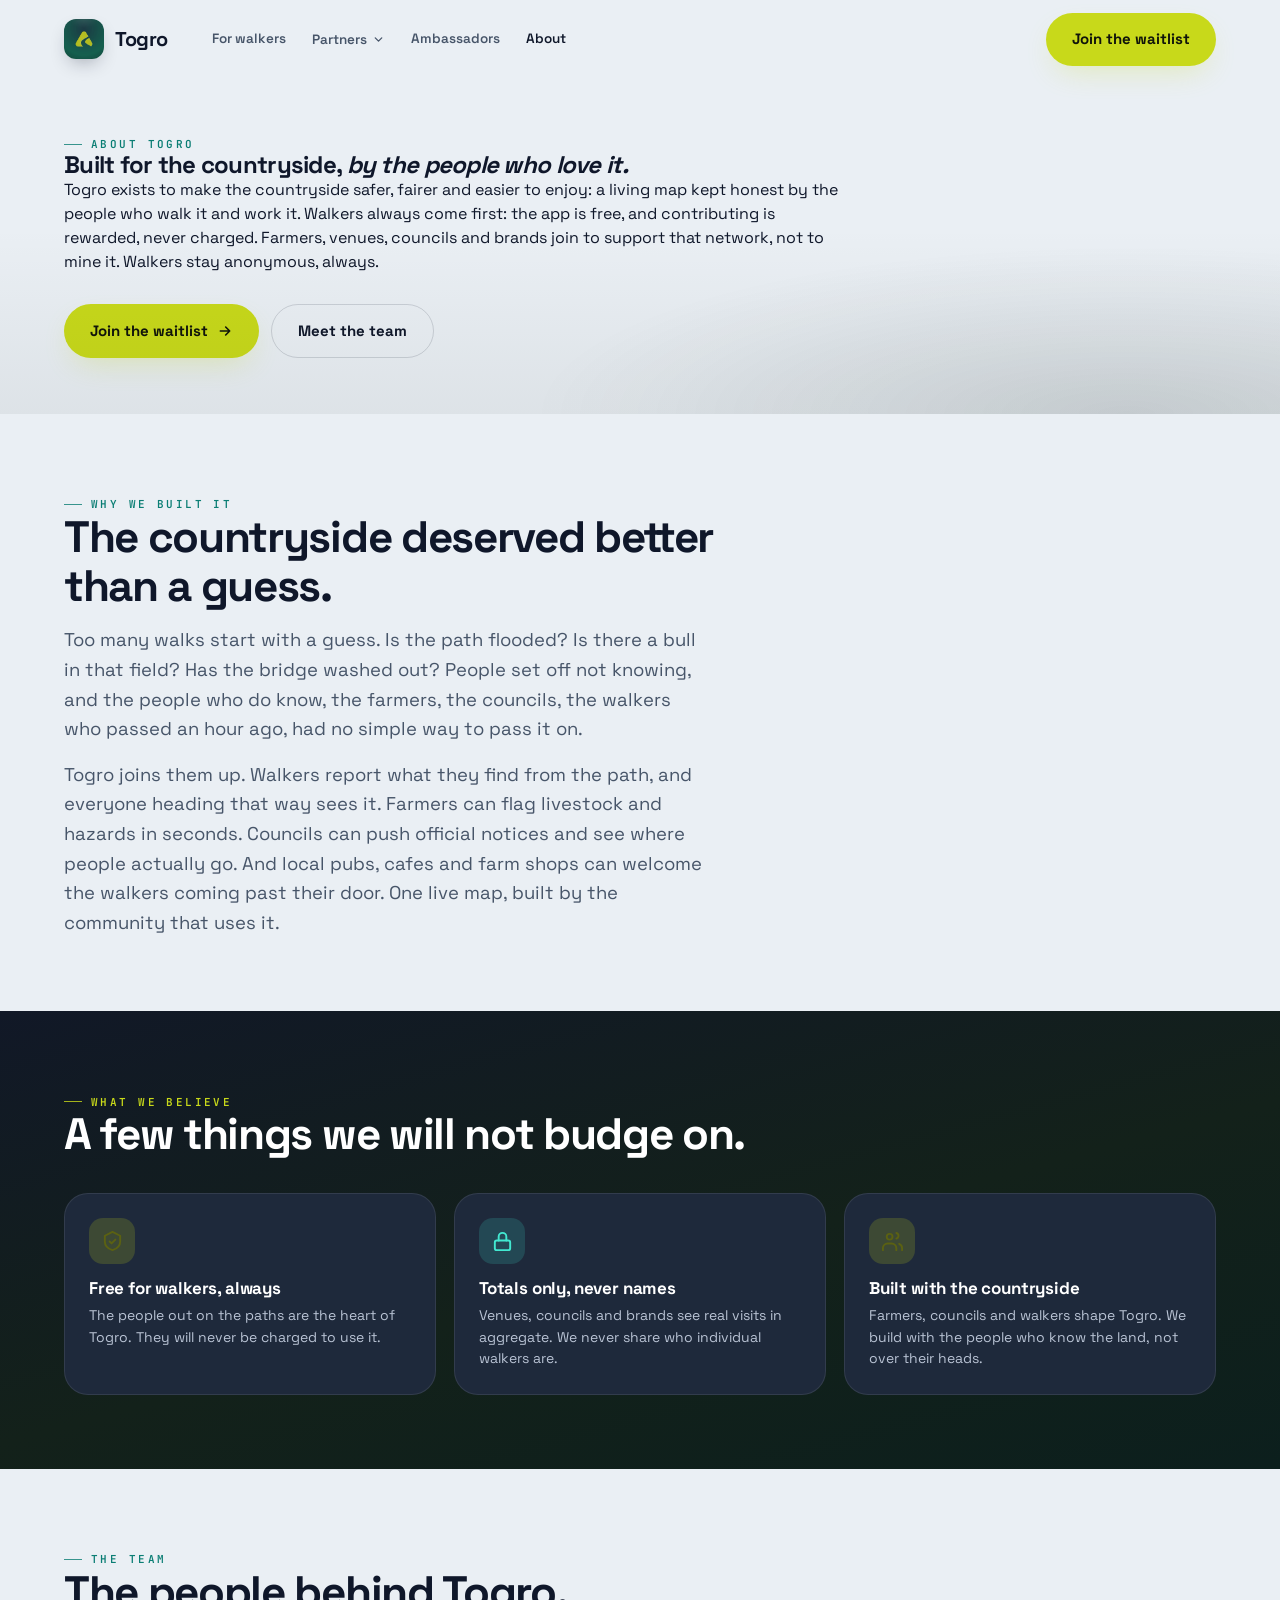
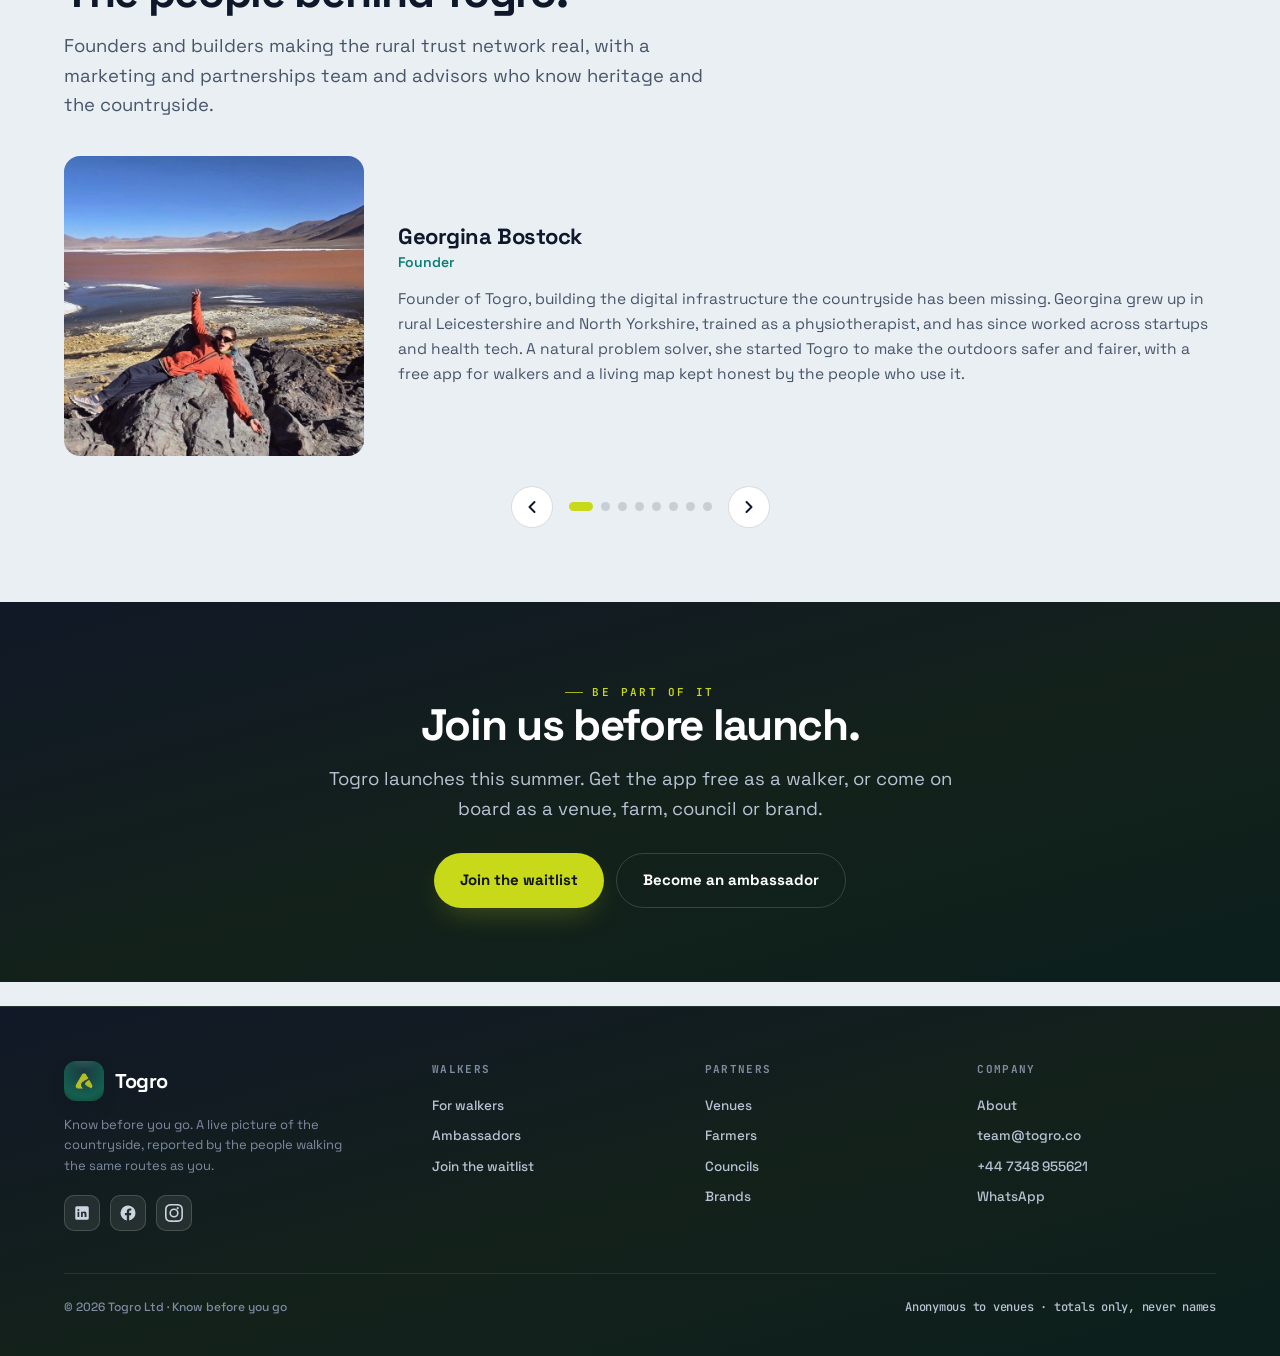
==== commit 9b7beaf3: "Add LinkedIn, Facebook and Instagram icons to the footer across all pages Co-Authored-By: Claude Opu" ====
--- a/about.html
+++ b/about.html
@@ -21,9 +21,9 @@
 </div></div></section>
 
 <section class="biz-sec" id="team"><div class="wrap"><span class="eyebrow">The team</span><h2 class="biz-h">The people behind Togro.</h2><p class="biz-lede" style="max-width:640px">Founders and builders making the rural trust network real, with a marketing and partnerships team and advisors who know heritage and the countryside.</p>
-<div class="team-show"><div class="ts-stage" id="tsStage"><div class="tmem on"><div class="ph"><img src="images/team-georgina.jpg" alt="Georgina Bostock" style="object-position:57% 60%"></div><div class="ts-text"><h3>Georgina Bostock</h3><span class="role">Founder</span><p>Founder of Togro, building the digital infrastructure the countryside has been missing. Georgina grew up in rural Leicestershire and North Yorkshire, trained as a physiotherapist, and has since worked across startups and health tech. A natural problem solver, she started Togro to make the outdoors safer and fairer, with a free app for walkers and a living map kept honest by the people who use it.</p></div></div><div class="tmem"><div class="ph"><img src="images/team-vishnu.jpg" alt="Vishnu Prashanth Sridhar" style="object-position:29% 48%"></div><div class="ts-text"><h3>Vishnu Prashanth Sridhar</h3><span class="role">CTO</span><p>Togro's CTO, leading the platform, architecture and AI behind the map. Vishnu brings deep experience across geospatial systems, data and security, turning thousands of live reports into a trustworthy, real-time picture of the countryside. He owns the technical roadmap and the engineering team building it.</p></div></div><div class="tmem"><div class="ph"><img src="images/team-ian.jpg" alt="Ian McAllister" style="object-position:42% 45%" onerror="this.parentElement.classList.add('ini');this.parentElement.textContent='IM'"></div><div class="ts-text"><h3>Ian McAllister</h3><span class="role">Partnerships &amp; Strategy</span><p>Leads partnerships and strategy at Togro, bringing venues, farmers, councils and brands onto the network. Ian has over twenty years in marketing and events across agriculture, tourism, screen and drinks, and runs his own outsourced marketing agency, so he knows how to turn relationships into partnerships that last. A keen hillwalker and marathon runner, he is built for the ground Togro is made for.</p></div></div><div class="tmem"><div class="ph ini">JW</div><div class="ts-text"><h3>Jack Walsh</h3><span class="role">Marketing &amp; Growth</span><p>Jack has spent over a decade marketing some of the UK's biggest festivals and events, from Reading and Leeds to Hyde Park Winter Wonderland. He has headed marketing at Kilimanjaro Live, Broadwick Live and Festival Republic, building brands, teams and audiences at scale. At Togro he leads marketing and growth, getting the app into the hands of walkers across the country.</p></div></div><div class="tmem"><div class="ph"><img src="images/team-alec.jpg" alt="Alec Fedor" style="object-position:48% 24%"></div><div class="ts-text"><h3>Alec Fedor</h3><span class="role">Mobile Full-Stack Engineer</span><p>Builds the Togro mobile app, from the maps walkers follow to the GPS that verifies every report. Alec works across the full stack in Flutter, shaping the experience people use out on the trail. He turns the product vision into something fast, reliable and a pleasure to use in the field.</p></div></div><div class="tmem"><div class="ph"><img src="images/chandana.jpg" alt="Chandana Ramesh" style="object-position:50% 35%"></div><div class="ts-text"><h3>Chandana Ramesh</h3><span class="role">Mobile Engineer</span><p>Builds Togro across mobile and web, working in Flutter and React to bring the product to life on every screen. Chandana shapes the interfaces walkers, venues and farmers rely on, with a focus on clarity and craft. She is part of the core engineering team delivering Togro for launch.</p></div></div><div class="tmem"><div class="ph"><img src="images/team-sarfaraz.jpg" alt="Sarfaraz Dedrani" style="object-position:50% 45%"></div><div class="ts-text"><h3>Sarfaraz Dedrani</h3><span class="role">Backend &amp; AI Engineer</span><p>Builds the backend systems and AI that keep Togro's map accurate and trustworthy. Sarfaraz works on the infrastructure, integrations and engineering delivery behind the scenes, from verifying reports to scaling the platform. He makes sure the live picture of the countryside holds up as the community grows.</p></div></div><div class="tmem"><div class="ph ini">CP</div><div class="ts-text"><h3>Colin Pyrah OBE</h3><span class="role">Heritage &amp; Rural Tourism Advisor</span><p>Awarded an OBE in 2012 for services to the UK museum and heritage industry. Over a 40+ year career, Colin helped shape some of the UK’s most influential heritage attractions, including serving as Project Director of the Jorvik Viking Centre, with experience spanning projects across the UK and worldwide. He advises Togro on heritage and rural tourism.</p></div></div></div><div class="ts-nav"><button class="ts-arrow" id="tsPrev" aria-label="Previous member"><svg viewBox="0 0 24 24" fill="none" stroke="currentColor" stroke-width="2.4" stroke-linecap="round" stroke-linejoin="round"><path d="M15 6l-6 6 6 6"/></svg></button><div class="ts-dots" id="tsDots"><button class="ts-dot on" data-i="0" aria-label="Georgina Bostock"></button><button class="ts-dot" data-i="1" aria-label="Vishnu Prashanth Sridhar"></button><button class="ts-dot" data-i="2" aria-label="Ian McAllister"></button><button class="ts-dot" data-i="3" aria-label="Jack Walsh"></button><button class="ts-dot" data-i="4" aria-label="Alec Fedor"></button><button class="ts-dot" data-i="5" aria-label="Chandana Ramesh"></button><button class="ts-dot" data-i="6" aria-label="Sarfaraz Dedrani"></button><button class="ts-dot" data-i="7" aria-label="Colin Pyrah OBE"></button></div><button class="ts-arrow" id="tsNext" aria-label="Next member"><svg viewBox="0 0 24 24" fill="none" stroke="currentColor" stroke-width="2.4" stroke-linecap="round" stroke-linejoin="round"><path d="M9 6l6 6-6 6"/></svg></button></div></div></div></section>
+<div class="team-show"><div class="ts-stage" id="tsStage"><div class="tmem on"><div class="ph"><img src="images/team-georgina.jpg" alt="Georgina Bostock" style="object-position:57% 60%"></div><div class="ts-text"><h3>Georgina Bostock</h3><span class="role">Founder</span><p>Founder of Togro, building the digital infrastructure the countryside has been missing. Georgina grew up in rural Leicestershire and North Yorkshire, trained as a physiotherapist, and has since worked across startups and health tech. A natural problem solver, she started Togro to make the outdoors safer and fairer, with a free app for walkers and a living map kept honest by the people who use it.</p></div></div><div class="tmem"><div class="ph"><img src="images/team-vishnu.jpg" alt="Vishnu Prashanth Sridhar" style="object-position:29% 48%"></div><div class="ts-text"><h3>Vishnu Prashanth Sridhar</h3><span class="role">CTO</span><p>Togro's CTO, leading the platform, architecture and AI behind the map. Vishnu brings deep experience across geospatial systems, data and security, turning thousands of live reports into a trustworthy, real-time picture of the countryside. He owns the technical roadmap and the engineering team building it.</p></div></div><div class="tmem"><div class="ph"><img src="images/team-ian.jpg" alt="Ian McAllister" style="object-position:42% 45%" onerror="this.parentElement.classList.add('ini');this.parentElement.textContent='IM'"></div><div class="ts-text"><h3>Ian McAllister</h3><span class="role">Partnerships &amp; Strategy</span><p>Leads partnerships and strategy at Togro, bringing venues, farmers, councils and brands onto the network. Ian has over twenty years in marketing and events across agriculture, tourism, screen and drinks, and runs his own outsourced marketing agency, so he knows how to turn relationships into partnerships that last. A keen hillwalker and marathon runner, he is built for the ground Togro is made for.</p></div></div><div class="tmem"><div class="ph ini">JW</div><div class="ts-text"><h3>Jack Walsh</h3><span class="role">Marketing &amp; Growth</span><p>Jack has spent over a decade marketing some of the UK's biggest festivals and events, from Reading and Leeds to Hyde Park Winter Wonderland. He has headed marketing at Kilimanjaro Live, Broadwick Live and Festival Republic, building brands, teams and audiences at scale. At Togro he leads marketing and growth, getting the app into the hands of walkers across the country.</p></div></div><div class="tmem"><div class="ph"><img src="images/team-alec.jpg" alt="Alec Fedor" style="object-position:48% 24%"></div><div class="ts-text"><h3>Alec Fedor</h3><span class="role">Mobile Full-Stack Engineer</span><p>Builds the Togro mobile app, from the maps walkers follow to the GPS that verifies every report. Alec works across the full stack in Flutter, shaping the experience people use out on the trail. He turns the product vision into something fast, reliable and a pleasure to use in the field.</p></div></div><div class="tmem"><div class="ph"><img src="images/chandana.jpg" alt="Chandana Ramesh" style="object-position:50% 35%"></div><div class="ts-text"><h3>Chandana Ramesh</h3><span class="role">Mobile Engineer</span><p>Builds Togro across mobile and web, working in Flutter and React to bring the product to life on every screen. Chandana shapes the interfaces walkers, venues and farmers rely on, with a focus on clarity and craft. She is part of the core engineering team delivering Togro for launch.</p></div></div><div class="tmem"><div class="ph"><img src="images/team-sarfaraz.jpg" alt="Sarfaraz Dedrani" style="object-position:50% 40%"></div><div class="ts-text"><h3>Sarfaraz Dedrani</h3><span class="role">Backend &amp; AI Engineer</span><p>Builds the backend systems and AI that keep Togro's map accurate and trustworthy. Sarfaraz works on the infrastructure, integrations and engineering delivery behind the scenes, from verifying reports to scaling the platform. He makes sure the live picture of the countryside holds up as the community grows.</p></div></div><div class="tmem"><div class="ph ini">CP</div><div class="ts-text"><h3>Colin Pyrah OBE</h3><span class="role">Heritage &amp; Rural Tourism Advisor</span><p>Awarded an OBE in 2012 for services to the UK museum and heritage industry. Over a 40+ year career, Colin helped shape some of the UK’s most influential heritage attractions, including serving as Project Director of the Jorvik Viking Centre, with experience spanning projects across the UK and worldwide. He advises Togro on heritage and rural tourism.</p></div></div></div><div class="ts-nav"><button class="ts-arrow" id="tsPrev" aria-label="Previous member"><svg viewBox="0 0 24 24" fill="none" stroke="currentColor" stroke-width="2.4" stroke-linecap="round" stroke-linejoin="round"><path d="M15 6l-6 6 6 6"/></svg></button><div class="ts-dots" id="tsDots"><button class="ts-dot on" data-i="0" aria-label="Georgina Bostock"></button><button class="ts-dot" data-i="1" aria-label="Vishnu Prashanth Sridhar"></button><button class="ts-dot" data-i="2" aria-label="Ian McAllister"></button><button class="ts-dot" data-i="3" aria-label="Jack Walsh"></button><button class="ts-dot" data-i="4" aria-label="Alec Fedor"></button><button class="ts-dot" data-i="5" aria-label="Chandana Ramesh"></button><button class="ts-dot" data-i="6" aria-label="Sarfaraz Dedrani"></button><button class="ts-dot" data-i="7" aria-label="Colin Pyrah OBE"></button></div><button class="ts-arrow" id="tsNext" aria-label="Next member"><svg viewBox="0 0 24 24" fill="none" stroke="currentColor" stroke-width="2.4" stroke-linecap="round" stroke-linejoin="round"><path d="M9 6l6 6-6 6"/></svg></button></div></div></div></section>
 
 <section class="biz-sec invert" id="cta"><div class="wrap" style="text-align:center"><span class="eyebrow lime">Be part of it</span><h2 class="biz-h">Join us before launch.</h2><p class="biz-lede" style="margin:0 auto 26px">Togro launches this summer. Get the app free as a walker, or come on board as a venue, farm, council or brand.</p><div class="hero-cta" style="justify-content:center"><a href="/#cta" class="btn btn-lime btn-lg">Join the waitlist</a><a href="ambassadors" class="btn btn-ghost btn-lg">Become an ambassador</a></div></div></section>
 
-<footer class="invert"><div class="wrap"><div class="foot-grid"><div class="foot-brand"><div class="brand"><span class="mk"><img src="images/logo-badge.png" alt="Togro logo"></span>Togro</div><p>Know before you go. A live picture of the countryside, reported by the people walking the same routes as you.</p></div><div class="foot-col"><h5>Walkers</h5><a href="/">For walkers</a><a href="ambassadors">Ambassadors</a><a href="/#cta" class="wl-cta">Join the waitlist</a></div><div class="foot-col"><h5>Partners</h5><a href="business">Venues</a><a href="farmers">Farmers</a><a href="councils">Councils</a><a href="brands">Brands</a></div><div class="foot-col"><h5>Company</h5><a href="about">About</a><a href="mailto:team@togro.co">team@togro.co</a><a href="tel:+447348955621">+44 7348 955621</a><a href="https://wa.me/447348955621">WhatsApp</a></div></div><div class="foot-bottom"><span>&copy; 2026 Togro Ltd &middot; Know before you go</span><span class="mono">Anonymous to venues &middot; totals only, never names</span></div></div></footer>
+<footer class="invert"><div class="wrap"><div class="foot-grid"><div class="foot-brand"><div class="brand"><span class="mk"><img src="images/logo-badge.png" alt="Togro logo"></span>Togro</div><p>Know before you go. A live picture of the countryside, reported by the people walking the same routes as you.</p><div class="foot-social"><a href="https://www.linkedin.com/company/togro" target="_blank" rel="noopener" aria-label="Togro on LinkedIn"><svg width="18" height="18" viewBox="0 0 24 24" aria-hidden="true"><path d="M19 3a2 2 0 0 1 2 2v14a2 2 0 0 1-2 2H5a2 2 0 0 1-2-2V5a2 2 0 0 1 2-2zM8.34 17.34V10.4H6.03v6.94zM7.18 9.4a1.34 1.34 0 1 0 0-2.68 1.34 1.34 0 0 0 0 2.68zM18 17.34v-3.8c0-2.03-.43-3.6-2.8-3.6-1.14 0-1.9.62-2.22 1.21h-.03V10.4H10.7v6.94h2.3v-3.44c0-.9.18-1.78 1.3-1.78 1.12 0 1.13 1.04 1.13 1.84v3.38z"/></svg></a><a href="https://www.facebook.com/togro" target="_blank" rel="noopener" aria-label="Togro on Facebook"><svg width="18" height="18" viewBox="0 0 24 24" aria-hidden="true"><path d="M22 12a10 10 0 1 0-11.56 9.88v-6.99H7.9V12h2.54V9.8c0-2.5 1.49-3.89 3.78-3.89 1.09 0 2.24.2 2.24.2v2.46h-1.26c-1.24 0-1.63.77-1.63 1.56V12h2.78l-.44 2.89h-2.34v6.99A10 10 0 0 0 22 12z"/></svg></a><a href="https://www.instagram.com/togro" target="_blank" rel="noopener" aria-label="Togro on Instagram"><svg width="18" height="18" viewBox="0 0 24 24" aria-hidden="true"><path d="M12 2.16c3.2 0 3.58.01 4.85.07 1.17.05 1.8.25 2.23.41.56.22.96.48 1.38.9.42.42.68.82.9 1.38.16.42.36 1.06.41 2.23.06 1.27.07 1.65.07 4.85s-.01 3.58-.07 4.85c-.05 1.17-.25 1.8-.41 2.23-.22.56-.48.96-.9 1.38-.42.42-.82.68-1.38.9-.42.16-1.06.36-2.23.41-1.27.06-1.65.07-4.85.07s-3.58-.01-4.85-.07c-1.17-.05-1.8-.25-2.23-.41a3.7 3.7 0 0 1-1.38-.9 3.7 3.7 0 0 1-.9-1.38c-.16-.42-.36-1.06-.41-2.23C2.17 15.58 2.16 15.2 2.16 12s.01-3.58.07-4.85c.05-1.17.25-1.8.41-2.23.22-.56.48-.96.9-1.38.42-.42.82-.68 1.38-.9.42-.16 1.06-.36 2.23-.41C8.42 2.17 8.8 2.16 12 2.16zM12 0C8.74 0 8.33.01 7.05.07 5.78.13 4.9.33 4.14.63a5.8 5.8 0 0 0-2.1 1.37A5.8 5.8 0 0 0 .63 4.14C.33 4.9.13 5.78.07 7.05.01 8.33 0 8.74 0 12s.01 3.67.07 4.95c.06 1.27.26 2.15.56 2.91a5.8 5.8 0 0 0 1.37 2.1 5.8 5.8 0 0 0 2.1 1.37c.76.3 1.64.5 2.91.56C8.33 23.99 8.74 24 12 24s3.67-.01 4.95-.07c1.27-.06 2.15-.26 2.91-.56a5.8 5.8 0 0 0 2.1-1.37 5.8 5.8 0 0 0 1.37-2.1c.3-.76.5-1.64.56-2.91.06-1.28.07-1.69.07-4.95s-.01-3.67-.07-4.95c-.06-1.27-.26-2.15-.56-2.91a5.8 5.8 0 0 0-1.37-2.1A5.8 5.8 0 0 0 19.86.63c-.76-.3-1.64-.5-2.91-.56C15.67.01 15.26 0 12 0zm0 5.84A6.16 6.16 0 1 0 18.16 12 6.16 6.16 0 0 0 12 5.84zm0 10.16A4 4 0 1 1 16 12a4 4 0 0 1-4 4zm6.4-10.4a1.44 1.44 0 1 1-1.44-1.44 1.44 1.44 0 0 1 1.44 1.44z"/></svg></a></div></div><div class="foot-col"><h5>Walkers</h5><a href="/">For walkers</a><a href="ambassadors">Ambassadors</a><a href="/#cta" class="wl-cta">Join the waitlist</a></div><div class="foot-col"><h5>Partners</h5><a href="business">Venues</a><a href="farmers">Farmers</a><a href="councils">Councils</a><a href="brands">Brands</a></div><div class="foot-col"><h5>Company</h5><a href="about">About</a><a href="mailto:team@togro.co">team@togro.co</a><a href="tel:+447348955621">+44 7348 955621</a><a href="https://wa.me/447348955621">WhatsApp</a></div></div><div class="foot-bottom"><span>&copy; 2026 Togro Ltd &middot; Know before you go</span><span class="mono">Anonymous to venues &middot; totals only, never names</span></div></div></footer>
 <script>document.getElementById("burger").onclick=function(){document.getElementById("mobileMenu").classList.toggle("open");};document.querySelectorAll('a[href^="#"]').forEach(function(a){a.onclick=function(e){var id=a.getAttribute("href");if(id.length>1){var el=document.querySelector(id);if(el){e.preventDefault();el.scrollIntoView({behavior:"smooth"});document.getElementById("mobileMenu").classList.remove("open");}}};});</script><script>document.querySelectorAll(".nav-droptrig").forEach(function(b){b.addEventListener("click",function(e){e.stopPropagation();b.closest(".nav-drop").classList.toggle("open");});});document.addEventListener("click",function(){document.querySelectorAll(".nav-drop.open").forEach(function(d){d.classList.remove("open");});});</script><script>(function(){var st=document.getElementById("tsStage");if(!st)return;var sl=st.querySelectorAll(".tmem"),dt=document.querySelectorAll("#tsDots .ts-dot"),n=sl.length,i=0;function show(k){i=(k+n)%n;sl.forEach(function(s,j){s.classList.toggle("on",j===i);});dt.forEach(function(d,j){d.classList.toggle("on",j===i);});}dt.forEach(function(d){d.addEventListener("click",function(){show(+d.getAttribute("data-i"));});});var nx=document.getElementById("tsNext"),pv=document.getElementById("tsPrev");nx&&nx.addEventListener("click",function(){show(i+1);});pv&&pv.addEventListener("click",function(){show(i-1);});show(0);})();</script></body></html>
--- a/styles.css
+++ b/styles.css
@@ -497,6 +497,10 @@
 .foot-bottom{margin-top:42px;padding-top:24px;border-top:1px solid var(--line);display:flex;justify-content:space-between;
   align-items:center;gap:16px;flex-wrap:wrap;font-size:12px;color:var(--text-3);font-weight:500}
 .foot-bottom .mono{color:var(--text-2)}
+.foot-social{display:flex;gap:10px;margin-top:18px}
+.foot-social a{width:36px;height:36px;border-radius:10px;display:grid;place-items:center;background:rgba(255,255,255,.08);border:1px solid rgba(255,255,255,.16);color:#cbd5e1;transition:background .2s,color .2s,border-color .2s}
+.foot-social a:hover{background:var(--lime);color:#10140A;border-color:var(--lime)}
+.foot-social svg{width:18px;height:18px;fill:currentColor}
 
 /* ════════════════ PARTNER SIGN-UP ════════════════ */
 .psignup{padding:24px 0 6px}
